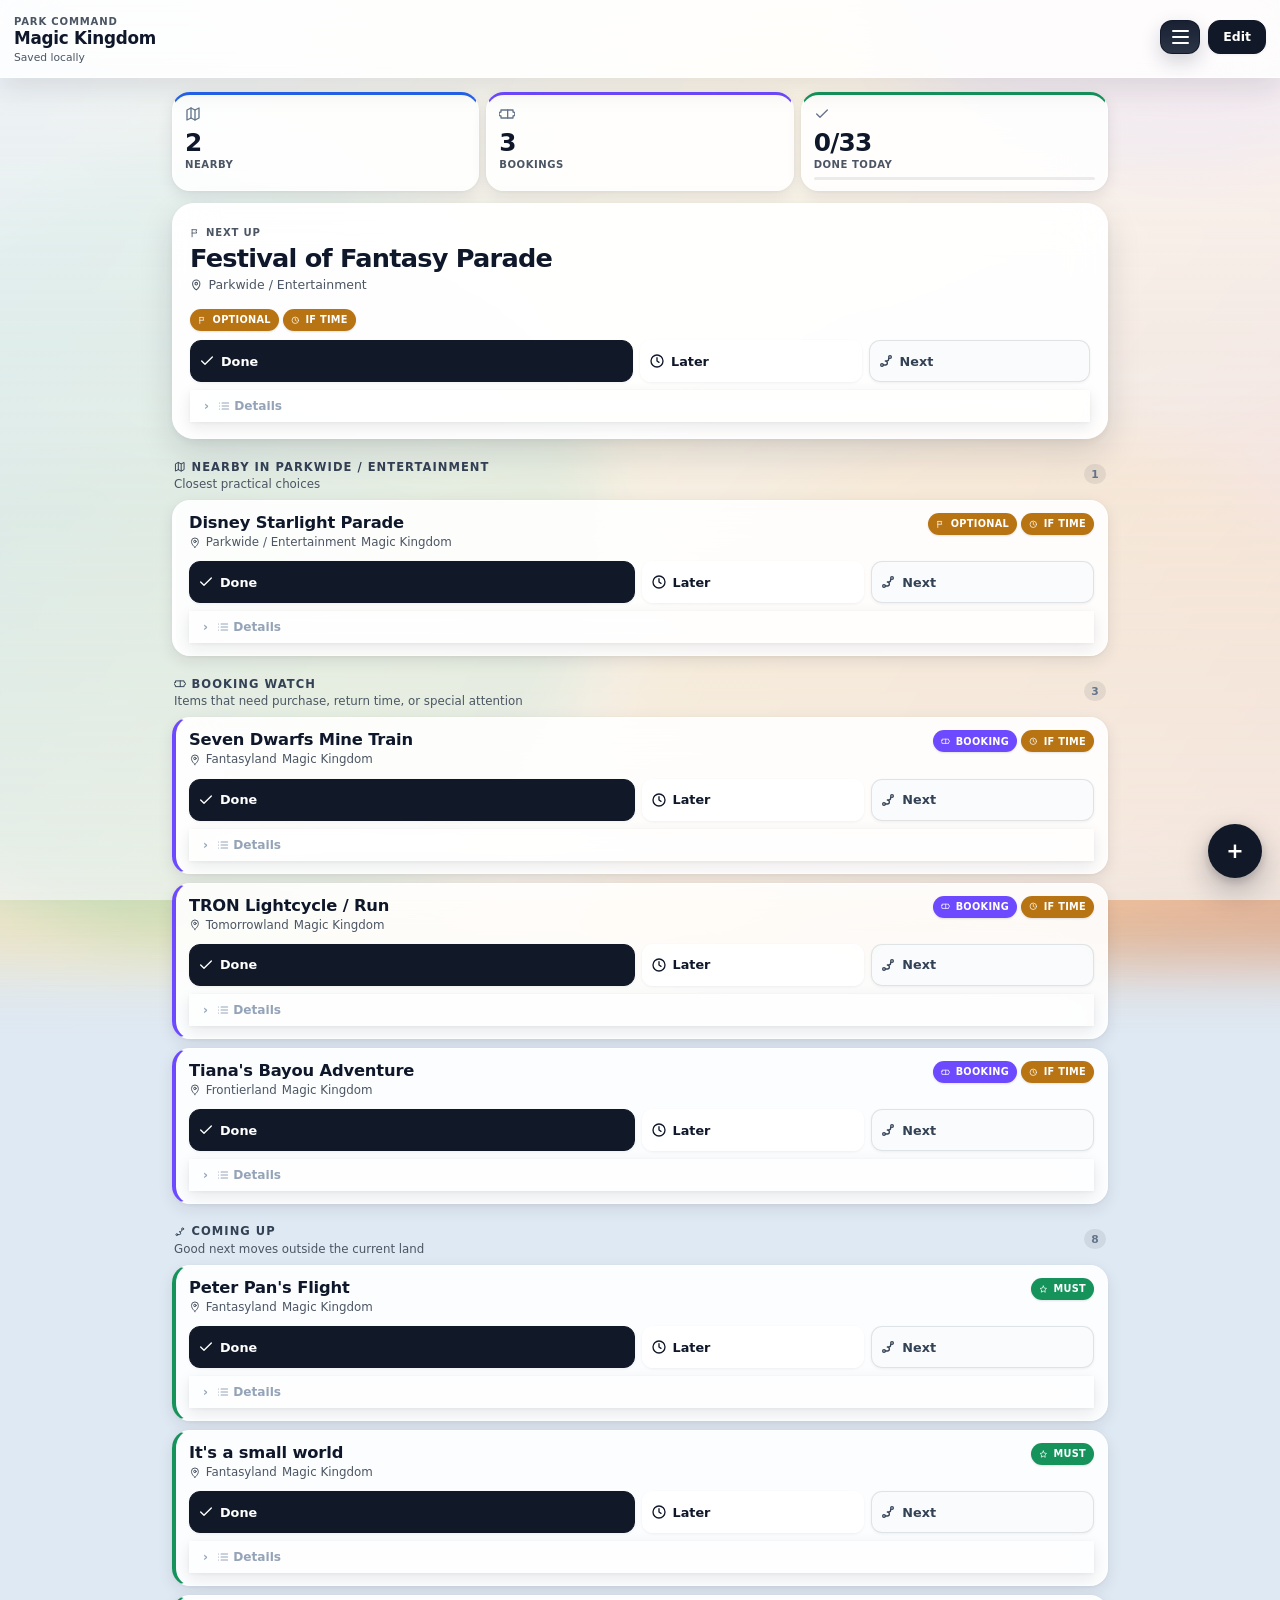
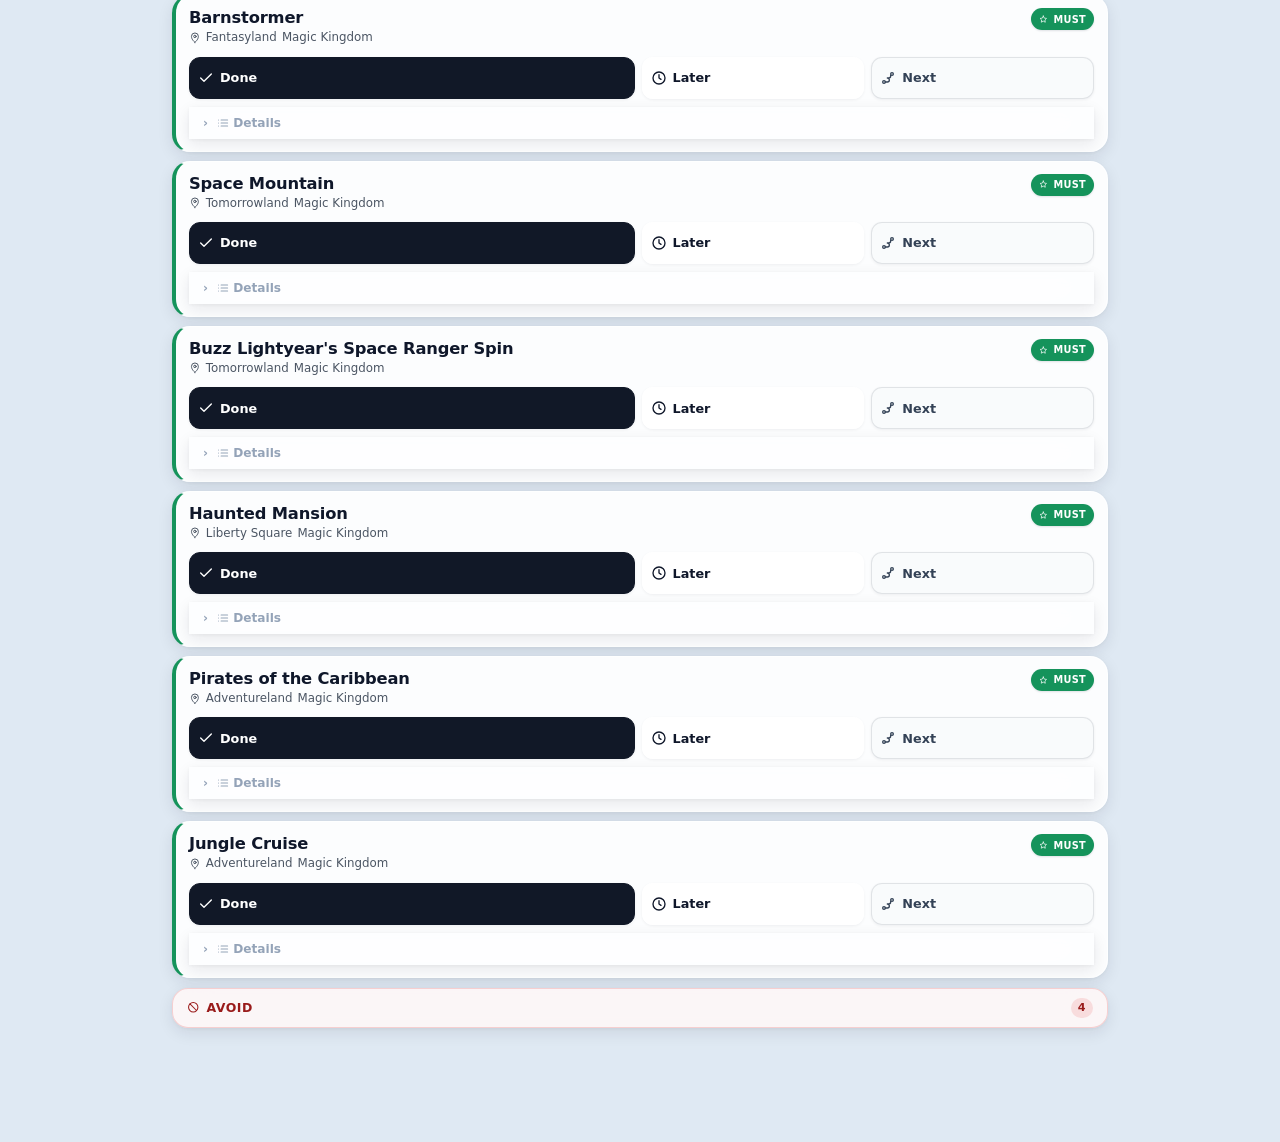
==== index.html @ 4a2edc16 "Add iPhone touch icon files" ====
<!DOCTYPE html>
<html lang="en">
<head>
<meta charset="UTF-8" />
<meta name="viewport" content="width=device-width, initial-scale=1" />
<title>Disney Portable Park List</title>
<meta name="apple-mobile-web-app-capable" content="yes" />
<meta name="apple-mobile-web-app-status-bar-style" content="black-translucent" />
<meta name="apple-mobile-web-app-title" content="Disney Park List" />
<meta name="theme-color" content="#0f172a" />
<link rel="manifest" href="site.webmanifest" />
<link rel="icon" type="image/png" sizes="192x192" href="assets/icon-192.png" />
<link rel="icon" type="image/png" sizes="512x512" href="assets/icon-512.png" />
<link rel="apple-touch-icon" sizes="180x180" href="apple-touch-icon.png" />
<link rel="apple-touch-icon-precomposed" sizes="180x180" href="apple-touch-icon.png" />
<link rel="stylesheet" href="styles.css" />
</head>
<body>
<header class="command-bar">
  <div class="top-line">
    <div>
      <p class="eyebrow">Park Command</p>
      <h1 id="currentParkTitle">Disney Portable Park List</h1>
      <p class="save-status" id="saveStatus">Saved locally</p>
    </div>
    <div class="top-actions">
      <button class="menu-button" id="menuButton" type="button" onclick="toggleTopMenu()" aria-expanded="false" aria-controls="topMenu" aria-label="Open navigation menu">
        <span></span><span></span><span></span>
      </button>
      <button class="icon-button" type="button" onclick="toggleEditPanel()" aria-label="Edit trip">Edit</button>
    </div>
  </div>
  <div class="top-menu" id="topMenu">
    <div class="tabs" id="tabs" aria-label="Day navigation"></div>
    <div class="location-row">
      <div id="currentLand" class="land-chips-row" role="group" aria-label="Current park area"></div>
    </div>
    <div class="views" id="views" aria-label="Mission views">
      <button class="view active" data-view="next">Next</button>
      <button class="view" data-view="nearby">Nearby</button>
      <button class="view" data-view="must">Must</button>
      <button class="view" data-view="booking">Bookings</button>
      <button class="view" data-view="later">Later</button>
      <button class="view" data-view="done">Done</button>
    </div>
  </div>
</header>

<main id="app" class="app-shell"></main>

<button class="floating-edit" type="button" onclick="toggleEditPanel()" aria-label="Open edit tools">+</button>

<aside class="edit-panel" id="editPanel" aria-hidden="true">
  <div class="edit-scrim" onclick="toggleEditPanel(false)"></div>
  <section class="edit-sheet" aria-label="Trip editing tools">
    <div class="sheet-header">
      <div>
        <p class="eyebrow">Planning Tools</p>
        <h2>Edit Trip</h2>
      </div>
      <button class="icon-button" type="button" onclick="toggleEditPanel(false)" aria-label="Close edit tools">Close</button>
    </div>

    <details open>
      <summary>Add attraction or stop</summary>
      <div class="form-grid">
        <label>Day Number<input id="newDay" type="number" min="1" value="4"></label>
        <label>Park<input id="newPark" placeholder="Example: Magic Kingdom"></label>
        <label>Land / Area<input id="newLand" placeholder="Example: Fantasyland"></label>
        <label>Attraction / Stop<input id="newName" placeholder="Example: Peter Pan's Flight"></label>
        <label>Priority Color
          <select id="newColor">
            <option>Green</option><option>Purple</option><option>Orange</option><option>Light Orange</option>
            <option>Yellow</option><option>Pink</option><option>Red</option><option>Uncertain</option>
          </select>
        </label>
        <label>Status
          <select id="newStatus">
            <option>Active</option><option>Skip</option><option>Uncertain</option>
          </select>
        </label>
        <label>Booking Required
          <select id="newBooking"><option value="false">No</option><option value="true">Yes</option></select>
        </label>
        <label>Display Order<input id="newOrder" type="number" min="1" value="1"></label>
        <textarea id="newNotes" placeholder="Notes, reminders, food stop, height requirement, etc."></textarea>
        <textarea id="newUncertainty" placeholder="Uncertainty flags, if any"></textarea>
        <div class="form-actions">
          <button type="button" onclick="addItem()">Add Item</button>
          <button type="button" onclick="addBlankDay()">Add Blank Day</button>
        </div>
      </div>
    </details>

    <details>
      <summary>Import and export</summary>
      <div class="tool-grid">
        <button type="button" onclick="saveToBrowser('Saved to this browser')">Save to Browser</button>
        <button type="button" onclick="exportData()">Export JSON</button>
        <button type="button" onclick="exportCsv()">Export CSV</button>
        <button type="button" onclick="document.getElementById('csvImport').click()">Import CSV</button>
        <input id="csvImport" type="file" accept=".csv,text/csv" onchange="importCsv(event)" hidden>
        <button type="button" onclick="resetCustom()" class="danger">Clear Added / Imported</button>
      </div>
      <p class="small" id="importStatus"></p>
    </details>
  </section>
</aside>

<script src="data.js"></script>
<script src="app.js"></script>
</body>
</html>
---- styles.css ----
/* ══════════════════════════════════════════════════════
   TOKENS — Light Mode
══════════════════════════════════════════════════════ */
:root {
  --bg:             #eaedf3;
  --surface:        #ffffff;
  --surface-tinted: #f6f8fb;
  --surface-strong: #f6f8fb;

  --ink:   #111827;
  --ink-2: #374151;
  --muted: #6b7280;
  --quiet: #9ca3af;

  --line:        rgba(17,24,39,.08);
  --line-strong: rgba(17,24,39,.14);

  --green:  #16a34a;
  --red:    #dc2626;
  --purple: #7c3aed;
  --amber:  #b45309;
  --blue:   #2563eb;
  --pink:   #be185d;

  --green-bg:  #f0fdf4;
  --purple-bg: #f5f3ff;
  --amber-bg:  #fffbeb;
  --red-bg:    #fef2f2;

  --shadow-sm: 0 1px 3px rgba(17,24,39,.07), 0 1px 2px rgba(17,24,39,.04);
  --shadow-md: 0 4px 14px rgba(17,24,39,.09), 0 2px 5px rgba(17,24,39,.05);
  --shadow-lg: 0 10px 30px rgba(17,24,39,.11), 0 4px 8px rgba(17,24,39,.06);
  --shadow:    var(--shadow-lg);

  --r-sm: 8px;
  --r-md: 12px;
  --r-lg: 16px;
  --r-xl: 20px;

  --ease-out:    cubic-bezier(0.16, 1, 0.3, 1);
  --ease-spring: cubic-bezier(0.34, 1.56, 0.64, 1);

  /* Semantic header background — overridden in dark mode */
  --bar-bg: rgba(234, 237, 243, .96);
}

/* ══════════════════════════════════════════════════════
   TOKENS — Dark Mode
══════════════════════════════════════════════════════ */
@media (prefers-color-scheme: dark) {
  :root {
    --bg:             #10121a;
    --surface:        #1a1d26;
    --surface-tinted: #1f2230;
    --surface-strong: #1f2230;

    --ink:   #f0f2f8;
    --ink-2: #c8d0de;
    --muted: #8892a4;
    --quiet: #58637a;

    --line:        rgba(255,255,255,.07);
    --line-strong: rgba(255,255,255,.13);

    --green:  #34d368;
    --red:    #f87171;
    --purple: #a78bfa;
    --amber:  #fbbf24;
    --blue:   #60a5fa;
    --pink:   #f472b6;

    --green-bg:  #071a10;
    --purple-bg: #14103a;
    --amber-bg:  #180e00;
    --red-bg:    #1a0808;

    --shadow-sm: 0 1px 4px rgba(0,0,0,.35), 0 1px 2px rgba(0,0,0,.25);
    --shadow-md: 0 4px 16px rgba(0,0,0,.45), 0 2px 5px rgba(0,0,0,.3);
    --shadow-lg: 0 10px 32px rgba(0,0,0,.55), 0 4px 10px rgba(0,0,0,.35);

    --bar-bg: rgba(14, 16, 22, .97);
  }
}

/* Collapsible top command menu */
.top-actions {
  display:flex;
  align-items:center;
  gap:8px;
  flex-shrink:0;
}

.menu-button {
  width:40px;
  height:34px;
  min-height:34px;
  padding:0;
  display:inline-flex;
  flex-direction:column;
  align-items:center;
  justify-content:center;
  gap:4px;
  border-radius:12px;
  background:#111827;
  border-color:#111827;
  color:#fff;
}

.menu-button span {
  width:17px;
  height:2px;
  border-radius:999px;
  background:currentColor;
  transition:transform .18s ease, opacity .18s ease;
}

.menu-button.open span:nth-child(1) {
  transform:translateY(6px) rotate(45deg);
}

.menu-button.open span:nth-child(2) {
  opacity:0;
}

.menu-button.open span:nth-child(3) {
  transform:translateY(-6px) rotate(-45deg);
}

.top-menu {
  max-height:0;
  opacity:0;
  overflow:hidden;
  transform:translateY(-4px);
  transition:max-height .24s ease, opacity .18s ease, transform .2s ease, padding-top .2s ease;
  padding-top:0;
}

.top-menu.open {
  max-height:220px;
  opacity:1;
  transform:translateY(0);
  padding-top:8px;
}

.top-menu.open::before {
  content:"";
  display:block;
  height:1px;
  margin:0 0 8px;
  background:rgba(148,163,184,.28);
}

.command-bar {
  padding-bottom:8px;
}

@media (prefers-color-scheme: dark) {
  .menu-button {
    background:#f8fafc;
    border-color:#f8fafc;
    color:#111827;
  }

  .top-menu.open::before {
    background:rgba(255,255,255,.13);
  }
}

/* ══════════════════════════════════════════════════════
   BASE
══════════════════════════════════════════════════════ */
*, *::before, *::after { box-sizing: border-box; }

html { scroll-behavior: smooth; }

body {
  margin: 0;
  min-height: 100dvh;
  font-family: system-ui, -apple-system, "Segoe UI", Roboto, Arial, sans-serif;
  background: var(--bg);
  color: var(--ink);
  -webkit-font-smoothing: antialiased;
  -webkit-tap-highlight-color: transparent;
  overscroll-behavior-y: none;
}

h1, h2, h3, p { margin-top: 0; }
button, input, select, textarea { font: inherit; }

/* ══════════════════════════════════════════════════════
   BUTTONS
══════════════════════════════════════════════════════ */
button {
  min-height: 44px;
  border: 1px solid var(--line-strong);
  background: var(--surface);
  color: var(--ink);
  border-radius: var(--r-md);
  padding: 10px 14px;
  font-weight: 700;
  font-size: .84rem;
  white-space: nowrap;
  cursor: pointer;
  touch-action: manipulation;
  -webkit-tap-highlight-color: transparent;
}

button:active {
  transform: scale(0.96);
  transition: transform .07s ease;
}

/* ══════════════════════════════════════════════════════
   COMMAND BAR
══════════════════════════════════════════════════════ */
.command-bar {
  position: sticky;
  top: 0;
  z-index: 20;
  padding: calc(10px + env(safe-area-inset-top, 0px)) 14px 6px;
  background: var(--bar-bg);
  border-bottom: 1px solid var(--line);
  backdrop-filter: blur(20px) saturate(1.5);
  -webkit-backdrop-filter: blur(20px) saturate(1.5);
}

.top-line {
  display: flex;
  align-items: center;
  justify-content: space-between;
  gap: 12px;
  margin-bottom: 7px;
}

.eyebrow {
  margin: 0 0 1px;
  color: var(--quiet);
  font-size: .63rem;
  font-weight: 700;
  letter-spacing: .08em;
  text-transform: uppercase;
}

h1 {
  margin: 0;
  font-size: 1.05rem;
  font-weight: 700;
  letter-spacing: -.015em;
  line-height: 1.18;
}

.save-status {
  margin: 2px 0 0;
  color: var(--quiet);
  font-size: .67rem;
  font-weight: 500;
}

/* On small/short screens, shed eyebrow + save status to compress header */
@media (max-height: 680px), (max-width: 375px) {
  .eyebrow    { display: none; }
  .save-status { display: none; }
  .top-line   { margin-bottom: 5px; }
}

h2 {
  margin: 0;
  font-size: 1.05rem;
  font-weight: 700;
  letter-spacing: -.01em;
}

h3 { margin: 0; font-size: .98rem; font-weight: 700; }

.icon-button {
  flex-shrink: 0;
  min-height: 34px;
  height: 34px;
  padding: 0 14px;
  border-radius: var(--r-md);
  border-color: transparent;
  background: var(--ink);
  color: var(--bg);
  font-size: .78rem;
  font-weight: 700;
  touch-action: manipulation;
}

/* ══════════════════════════════════════════════════════
   DAY TABS
══════════════════════════════════════════════════════ */
.tabs {
  display: flex;
  gap: 5px;
  overflow-x: auto;
  padding: 0 0 6px;
  scrollbar-width: none;
}
.tabs::-webkit-scrollbar { display: none; }

.tab {
  flex-shrink: 0;
  min-height: 32px;
  height: 32px;
  padding: 0 15px;
  border-radius: 999px;
  border-color: var(--line-strong);
  background: var(--surface);
  color: var(--muted);
  font-size: .78rem;
  font-weight: 700;
  touch-action: manipulation;
}

.tab.active {
  background: var(--ink);
  color: var(--bg);
  border-color: var(--ink);
}

/* ══════════════════════════════════════════════════════
   LAND CHIPS
══════════════════════════════════════════════════════ */
.location-row { padding: 3px 0 1px; }

.land-chips-row {
  display: flex;
  gap: 5px;
  overflow-x: auto;
  scrollbar-width: none;
  padding-bottom: 2px;
}
.land-chips-row::-webkit-scrollbar { display: none; }

.land-chip {
  flex-shrink: 0;
  min-height: 30px;
  height: 30px;
  padding: 0 13px;
  border-radius: 999px;
  border-color: var(--line-strong);
  background: var(--surface);
  color: var(--muted);
  font-size: .74rem;
  font-weight: 700;
  touch-action: manipulation;
}

.land-chip.active {
  background: #1d3a60;
  color: #fff;
  border-color: #1d3a60;
}

@media (prefers-color-scheme: dark) {
  .land-chip.active {
    background: #3b72d4;
    border-color: #3b72d4;
  }
}

/* ══════════════════════════════════════════════════════
   VIEW FILTERS
══════════════════════════════════════════════════════ */
.views {
  display: flex;
  gap: 2px;
  overflow-x: auto;
  padding: 5px 0 2px;
  scrollbar-width: none;
}
.views::-webkit-scrollbar { display: none; }

.view {
  flex-shrink: 0;
  min-height: 30px;
  height: 30px;
  padding: 0 12px;
  border-radius: 999px;
  border-color: transparent;
  background: transparent;
  color: var(--muted);
  font-size: .74rem;
  font-weight: 700;
  touch-action: manipulation;
}

.view.active {
  background: var(--ink);
  color: var(--bg);
  border-color: var(--ink);
}

/* ══════════════════════════════════════════════════════
   APP SHELL
══════════════════════════════════════════════════════ */
.app-shell {
  width: min(960px, 100%);
  margin: 0 auto;
  padding: 12px 12px calc(96px + env(safe-area-inset-bottom, 0px));
}

/* ══════════════════════════════════════════════════════
   STATUS STATS
══════════════════════════════════════════════════════ */
.status-grid {
  display: grid;
  grid-template-columns: repeat(3, minmax(0, 1fr));
  gap: 7px;
  margin-bottom: 12px;
}

.stat {
  padding: 10px 12px 9px;
  border: 1px solid var(--line);
  border-top: 3px solid transparent;
  border-radius: var(--r-lg);
  background: var(--surface);
  box-shadow: var(--shadow-sm);
}

/* Color-coded top stripe — instantly signals what each number means */
.status-grid .stat:nth-child(1) { border-top-color: var(--blue); }
.status-grid .stat:nth-child(2) { border-top-color: var(--purple); }
.status-grid .stat:nth-child(3) { border-top-color: var(--green); }

.stat strong {
  display: block;
  font-size: 1.55rem;
  line-height: 1;
  font-weight: 800;
  letter-spacing: -.03em;
}

.stat span {
  display: block;
  margin-top: 3px;
  color: var(--muted);
  font-size: .63rem;
  font-weight: 600;
  text-transform: uppercase;
  letter-spacing: .05em;
}

.stat-progress-bar {
  height: 3px;
  border-radius: 999px;
  background: var(--line);
  margin-top: 7px;
  overflow: hidden;
}

.stat-progress-fill {
  height: 100%;
  border-radius: 999px;
  background: var(--green);
  transition: width .6s var(--ease-out);
}

/* ══════════════════════════════════════════════════════
   MISSION CARD (Next Up hero)
══════════════════════════════════════════════════════ */
.mission-card {
  margin-bottom: 14px;
  padding: 15px 16px 16px;
  border: 1px solid var(--line);
  border-top: 3px solid #d1d5db;
  border-radius: var(--r-xl);
  background: var(--surface);
  box-shadow: var(--shadow-md);
}

@media (prefers-color-scheme: dark) {
  .mission-card { border-top-color: rgba(255,255,255,.15); }
}

.mission-card.mission-must {
  border-top-color: var(--green);
  background: linear-gradient(150deg, var(--green-bg) 0%, var(--surface) 60%);
}

.mission-card.mission-booking {
  border-top-color: var(--purple);
  background: linear-gradient(150deg, var(--purple-bg) 0%, var(--surface) 60%);
}

.mission-card.empty {
  box-shadow: none;
  border: 1px dashed var(--line-strong);
  background: var(--surface-tinted);
}

.mission-head {
  display: flex;
  align-items: flex-start;
  justify-content: space-between;
  gap: 12px;
}

.mission-name {
  margin: 3px 0 5px;
  font-size: clamp(1.3rem, 5.5vw, 1.6rem);
  line-height: 1.08;
  font-weight: 800;
  letter-spacing: -.03em;
}

.mission-meta {
  display: flex;
  flex-wrap: wrap;
  gap: 4px 8px;
  align-items: center;
  color: var(--muted);
  font-size: .78rem;
  font-weight: 500;
  margin-bottom: 10px;
}

/* ══════════════════════════════════════════════════════
   SECTIONS
══════════════════════════════════════════════════════ */
.section { margin: 16px 0; }

.section-head {
  display: flex;
  align-items: center;
  justify-content: space-between;
  gap: 8px;
  margin: 0 2px 7px;
}

.section-head > div { flex: 1; min-width: 0; }

.section-head h2 {
  font-size: .67rem;
  font-weight: 700;
  letter-spacing: .09em;
  text-transform: uppercase;
  color: var(--muted);
  margin: 0;
}

.section-head > div > p { display: none; }

.section-head > p {
  flex-shrink: 0;
  margin: 0;
  min-width: 22px;
  height: 20px;
  display: inline-flex;
  align-items: center;
  justify-content: center;
  background: var(--line);
  color: var(--muted);
  font-size: .67rem;
  font-weight: 700;
  border-radius: 999px;
  padding: 0 6px;
}

.cards { display: grid; gap: 6px; }

/* ══════════════════════════════════════════════════════
   ATTRACTION CARDS
══════════════════════════════════════════════════════ */
.card {
  border: 1px solid var(--line);
  border-left: 4px solid transparent;
  border-radius: var(--r-lg);
  background: var(--surface);
  padding: 10px 12px 11px;
  box-shadow: var(--shadow-sm);
  transition: opacity .2s ease, background .2s ease;
}

.card.must    { border-left-color: var(--green); }
.card.booking { border-left-color: var(--purple); }

.card.skip-now {
  border-left-color: var(--red);
  background: var(--red-bg);
  opacity: .65;
  box-shadow: none;
}

.card.done {
  opacity: .4;
  border-left-color: var(--line-strong);
  box-shadow: none;
}

.card.later {
  border: 1px dashed var(--line-strong);
  border-left: 4px dashed var(--line-strong);
  background: var(--surface-tinted);
  opacity: .7;
  box-shadow: none;
}

.card-main {
  display: flex;
  align-items: flex-start;
  justify-content: space-between;
  gap: 8px;
}

.card-text { flex: 1; min-width: 0; }
.card-main .badges { flex-shrink: 0; margin-top: 0; }

.name {
  margin: 0;
  font-size: 1rem;
  line-height: 1.22;
  font-weight: 700;
  letter-spacing: -.01em;
}

.card.done .name {
  text-decoration: line-through;
  color: var(--muted);
}

.land-line {
  margin: 2px 0 0;
  color: var(--muted);
  font-size: .74rem;
  font-weight: 500;
}

/* ══════════════════════════════════════════════════════
   BADGES
══════════════════════════════════════════════════════ */
.badges {
  display: flex;
  gap: 4px;
  flex-wrap: wrap;
  margin-top: 7px;
}

.card-main .badges { margin-top: 0; }

.badge {
  display: inline-flex;
  align-items: center;
  border-radius: 999px;
  padding: 2px 7px;
  font-size: .61rem;
  font-weight: 700;
  letter-spacing: .03em;
  text-transform: uppercase;
  color: #fff;
  line-height: 1.4;
}

.green  { background: var(--green); }
.red    { background: var(--red); }
.purple { background: var(--purple); }
.orange { background: var(--amber); }
.yellow { background: var(--amber); }
.pink   { background: var(--pink); }
.blue   { background: var(--blue); }
.gray   { background: #9ca3af; }

/* ══════════════════════════════════════════════════════
   QUICK ACTIONS
══════════════════════════════════════════════════════ */
.quick-actions {
  display: grid;
  gap: 6px;
  margin-top: 9px;
  grid-template-columns: 1fr 1fr;
}

/* Full mode: Done spans full width, rest pair up */
.quick-actions:not(.quick-actions--compact) .primary-action {
  grid-column: 1 / -1;
}

/* Compact (3-button) layout used in main nav view */
.quick-actions--compact {
  grid-template-columns: 2fr 1fr 1fr;
}

.quick-actions button {
  min-height: 38px;
  padding: 0 8px;
  border-radius: var(--r-sm);
  font-size: .8rem;
  font-weight: 700;
  touch-action: manipulation;
}

.primary-action {
  background: var(--ink);
  color: var(--bg);
  border-color: var(--ink);
}

.quiet-action {
  color: var(--muted);
  background: var(--surface-tinted);
  border-color: var(--line);
}

/* ══════════════════════════════════════════════════════
   DETAILS TOGGLE
══════════════════════════════════════════════════════ */
.details-toggle {
  margin-top: 8px;
  border: 0;
  background: transparent;
  padding: 0;
  border-radius: 0;
}

.details-toggle summary {
  min-height: 32px;
  display: flex;
  align-items: center;
  gap: 4px;
  color: var(--quiet);
  cursor: pointer;
  font-size: .76rem;
  font-weight: 600;
  user-select: none;
  list-style: none;
  touch-action: manipulation;
}

.details-toggle summary::-webkit-details-marker { display: none; }
.details-toggle summary::before {
  content: "›";
  display: inline-block;
  transition: transform .15s ease;
  width: 10px;
}
.details-toggle[open] summary::before { transform: rotate(90deg); }

.notes, .uncertain {
  color: var(--muted);
  font-size: .82rem;
  line-height: 1.45;
  margin: .3rem 0 0;
}

.tag-editor {
  display:grid;
  grid-template-columns:auto minmax(120px, 1fr);
  align-items:center;
  gap:8px;
  margin:6px 0 8px;
  color:var(--muted);
  font-size:.78rem;
  font-weight:700;
}

.tag-editor select {
  width:100%;
  min-height:34px;
  border:1px solid var(--line-strong);
  border-radius:999px;
  background:var(--surface);
  color:var(--ink);
  padding:0 10px;
  font-size:.82rem;
  font-weight:700;
}

.avoid-list {
  margin-top:10px;
  border:1px solid rgba(220,38,38,.18);
  background:rgba(254,242,242,.7);
}

.avoid-list summary {
  min-height:38px;
  display:flex;
  align-items:center;
  gap:7px;
  color:#991b1b;
  font-size:.78rem;
  font-weight:800;
  text-transform:uppercase;
  letter-spacing:.04em;
}

.avoid-list summary strong {
  margin-left:auto;
  min-width:22px;
  height:20px;
  display:inline-flex;
  align-items:center;
  justify-content:center;
  border-radius:999px;
  background:rgba(220,38,38,.12);
  color:#991b1b;
  font-size:.7rem;
}

.avoid-cards {
  display:grid;
  gap:6px;
  padding:0 10px 10px;
}

.avoid-card {
  display:flex;
  align-items:center;
  justify-content:space-between;
  gap:10px;
  padding:9px 10px;
  border:1px solid rgba(220,38,38,.12);
  border-radius:14px;
  background:rgba(255,255,255,.66);
}

.avoid-card .name {
  font-size:.92rem;
  color:#7f1d1d;
}

.avoid-card button {
  min-height:34px;
  padding:0 10px;
  border-radius:999px;
  font-size:.76rem;
}

.uncertain { color: #92400e; font-weight: 600; }

@media (prefers-color-scheme: dark) {
  .uncertain { color: #fbbf24; }
}

/* ══════════════════════════════════════════════════════
   EMPTY STATE
══════════════════════════════════════════════════════ */
.empty {
  padding: 20px 16px;
  border: 1px dashed var(--line-strong);
  border-radius: var(--r-xl);
  background: var(--surface);
  color: var(--muted);
  font-size: .86rem;
  font-weight: 500;
  text-align: center;
}

/* ══════════════════════════════════════════════════════
   FLOATING EDIT BUTTON
══════════════════════════════════════════════════════ */
.floating-edit {
  position: fixed;
  right: 18px;
  bottom: calc(22px + env(safe-area-inset-bottom, 0px));
  z-index: 18;
  width: 54px;
  height: 54px;
  border-radius: 50%;
  background: var(--ink);
  color: var(--bg);
  border: none;
  box-shadow: 0 4px 18px rgba(17,24,39,.38), 0 2px 6px rgba(17,24,39,.22);
  font-size: 1.3rem;
  display: flex;
  align-items: center;
  justify-content: center;
  padding: 0;
  touch-action: manipulation;
  -webkit-tap-highlight-color: transparent;
}

.floating-edit:active { transform: scale(0.9) !important; }

@media (prefers-color-scheme: dark) {
  .floating-edit {
    background: var(--ink);   /* --ink in dark = #f0f2f8 (near-white) */
    color: #111827;
    box-shadow: 0 4px 22px rgba(0,0,0,.65), 0 2px 8px rgba(0,0,0,.4);
  }
}

/* -----------------------------------------------------------------
   VISUAL POLISH OVERRIDES
   Refines button styling and softens the palette for the final UI.
------------------------------------------------------------------ */
:root {
  --bg: #eef2f7;
  --surface: rgba(255,255,255,.82);
  --surface-tinted: rgba(244,247,252,.9);
  --surface-strong: rgba(255,255,255,.95);
  --ink: #0f172a;
  --ink-2: #334155;
  --muted: #64748b;
  --quiet: #94a3b8;
  --line: rgba(15,23,42,.08);
  --line-strong: rgba(15,23,42,.14);
  --green: #15935b;
  --red: #c53b3b;
  --purple: #6d4aff;
  --amber: #b87412;
  --blue: #2563eb;
  --pink: #b94672;
  --green-bg: #effaf4;
  --purple-bg: #f5f2ff;
  --amber-bg: #fff8ea;
  --red-bg: #fef3f3;
  --bar-bg: rgba(239, 242, 247, .92);
  --shadow-sm: 0 1px 2px rgba(15,23,42,.05), 0 1px 1px rgba(15,23,42,.03);
  --shadow-md: 0 8px 22px rgba(15,23,42,.09), 0 2px 6px rgba(15,23,42,.05);
  --shadow-lg: 0 16px 38px rgba(15,23,42,.12), 0 4px 12px rgba(15,23,42,.06);
}

body {
  background:
    radial-gradient(circle at top left, rgba(37,99,235,.10), transparent 32%),
    radial-gradient(circle at top right, rgba(109,74,255,.08), transparent 28%),
    linear-gradient(180deg, rgba(238,242,247,.72), rgba(238,242,247,.86)),
    var(--bg);
}

button,
.icon-button,
.tab,
.land-chip,
.view,
.floating-edit,
.menu-button,
.primary-action,
.quiet-action {
  transition:
    transform .18s var(--ease-out),
    box-shadow .18s var(--ease-out),
    background-color .18s var(--ease-out),
    border-color .18s var(--ease-out),
    color .18s var(--ease-out),
    opacity .18s var(--ease-out);
}

button {
  box-shadow: var(--shadow-sm);
  background: rgba(255,255,255,.78);
  backdrop-filter: blur(18px);
  -webkit-backdrop-filter: blur(18px);
}

button:hover,
button:focus-visible {
  transform: translateY(-1px);
  box-shadow: var(--shadow-md);
}

button:focus-visible {
  outline: 2px solid rgba(37,99,235,.42);
  outline-offset: 2px;
}

.menu-button {
  background: linear-gradient(180deg, rgba(15,23,42,.96), rgba(30,41,59,.94));
  border-color: rgba(15,23,42,.88);
  box-shadow: 0 8px 20px rgba(15,23,42,.18);
}

.menu-button:hover,
.menu-button:focus-visible {
  box-shadow: 0 10px 22px rgba(15,23,42,.22);
}

.icon-button {
  background: linear-gradient(180deg, rgba(15,23,42,.95), rgba(30,41,59,.90));
  color: #fff;
  border: 1px solid rgba(15,23,42,.75);
}

.tab,
.land-chip,
.view {
  border: 1px solid rgba(15,23,42,.10);
  background: rgba(255,255,255,.72);
  color: var(--ink-2);
  box-shadow: none;
}

.tab.active,
.view.active {
  background: linear-gradient(180deg, #0f172a, #1e293b);
  color: #fff;
  border-color: rgba(15,23,42,.92);
  box-shadow: 0 6px 16px rgba(15,23,42,.16);
}

.land-chip.active {
  background: linear-gradient(180deg, #2455a8, #1e3f74);
  color: #fff;
  border-color: rgba(30,63,116,.96);
  box-shadow: 0 6px 16px rgba(30,63,116,.18);
}

.primary-action {
  background: linear-gradient(180deg, #0f172a, #1e293b);
  color: #fff;
  border-color: rgba(15,23,42,.95);
}

.primary-action:hover,
.primary-action:focus-visible,
.tab.active:hover,
.view.active:hover,
.land-chip.active:hover {
  transform: translateY(-1px);
}

.quiet-action {
  background: rgba(255,255,255,.76);
  color: var(--ink-2);
  border-color: rgba(15,23,42,.10);
}

.quick-actions button {
  border-radius: 14px;
}

.badge {
  box-shadow: 0 1px 1px rgba(15,23,42,.08);
}

.card,
.mission-card,
.stat,
.avoid-list,
.avoid-card,
.edit-sheet,
.tool-grid button,
select,
input[type="text"],
input[type="number"],
textarea,
.tag-editor select {
  backdrop-filter: blur(18px);
  -webkit-backdrop-filter: blur(18px);
}

.card {
  background: rgba(255,255,255,.78);
}

.mission-card {
  background: rgba(255,255,255,.8);
}

.stat {
  background: rgba(255,255,255,.78);
}

.avoid-list {
  background: rgba(255,247,247,.88);
}

.avoid-card {
  background: rgba(255,255,255,.76);
}

.floating-edit {
  background: linear-gradient(180deg, #0f172a, #1e293b);
}

@media (prefers-color-scheme: dark) {
  :root {
    --bg: #0b1020;
    --surface: rgba(15,23,42,.78);
    --surface-tinted: rgba(15,23,42,.88);
    --surface-strong: rgba(15,23,42,.95);
    --ink: #f8fafc;
    --ink-2: #dbe4f0;
    --muted: #a3b0c4;
    --quiet: #748197;
    --line: rgba(255,255,255,.09);
    --line-strong: rgba(255,255,255,.15);
    --bar-bg: rgba(8,12,22,.92);
    --green: #4ade80;
    --red: #fb7185;
    --purple: #a78bfa;
    --amber: #fbbf24;
    --blue: #60a5fa;
    --pink: #f472b6;
    --green-bg: rgba(20,83,45,.25);
    --purple-bg: rgba(76,29,149,.22);
    --amber-bg: rgba(120,53,15,.20);
    --red-bg: rgba(127,29,29,.22);
  }

  body {
    background:
      radial-gradient(circle at top left, rgba(37,99,235,.16), transparent 30%),
      radial-gradient(circle at top right, rgba(168,139,250,.12), transparent 26%),
      linear-gradient(180deg, rgba(11,16,32,.74), rgba(11,16,32,.9)),
      var(--bg);
  }

  button,
  .tab,
  .land-chip,
  .view,
  .card,
  .mission-card,
  .stat,
  .avoid-list,
  .avoid-card,
  select,
  input[type="text"],
  input[type="number"],
  textarea,
  .tag-editor select {
    background: rgba(15,23,42,.76);
    color: var(--ink);
    border-color: rgba(255,255,255,.10);
  }

  .tab.active,
  .view.active,
  .land-chip.active,
  .primary-action,
  .icon-button,
  .menu-button,
  .floating-edit {
    background: linear-gradient(180deg, #e2e8f0, #cbd5e1);
    color: #0f172a;
    border-color: rgba(226,232,240,.9);
  }
}

@media (hover: none) {
  button:hover,
  .tab:hover,
  .view:hover,
  .land-chip:hover,
  .icon-button:hover,
  .menu-button:hover,
  .floating-edit:hover {
    transform: none;
    box-shadow: inherit;
  }
}

/* ══════════════════════════════════════════════════════
   EDIT PANEL (bottom sheet)
══════════════════════════════════════════════════════ */
.edit-panel {
  position: fixed;
  inset: 0;
  z-index: 40;
  pointer-events: none;
  opacity: 0;
  transition: opacity .2s ease;
}

.edit-panel.open { pointer-events: auto; opacity: 1; }

.edit-scrim {
  position: absolute;
  inset: 0;
  background: rgba(10,12,18,.48);
  backdrop-filter: blur(5px);
  -webkit-backdrop-filter: blur(5px);
}

@media (prefers-color-scheme: dark) {
  .edit-scrim { background: rgba(0,0,0,.68); }
}

.edit-sheet {
  position: absolute;
  right: 0;
  bottom: 0;
  left: 0;
  max-height: 90vh;
  overflow-y: auto;
  overscroll-behavior: contain;
  /* 8px top so drag handle sits flush at edge */
  padding: 8px 16px calc(28px + env(safe-area-inset-bottom, 0px));
  border-radius: 24px 24px 0 0;
  background: var(--surface);
  box-shadow: 0 -20px 60px rgba(10,12,18,.18);
  transform: translateY(24px);
  transition: transform .28s var(--ease-out);
}

@media (prefers-color-scheme: dark) {
  .edit-sheet { box-shadow: 0 -20px 60px rgba(0,0,0,.55); }
}

.edit-panel.open .edit-sheet { transform: translateY(0); }

/* Drag handle pill */
.edit-sheet::before {
  content: "";
  display: block;
  width: 36px;
  height: 4px;
  border-radius: 2px;
  background: var(--line-strong);
  margin: 0 auto 14px;
}

.sheet-header {
  display: flex;
  align-items: flex-start;
  justify-content: space-between;
  gap: 12px;
  padding-bottom: 8px;
}

/* ══════════════════════════════════════════════════════
   EDIT FORMS
══════════════════════════════════════════════════════ */
details {
  margin-top: 10px;
  border: 1px solid var(--line);
  border-radius: var(--r-lg);
  background: var(--surface-tinted);
  overflow: hidden;
}

summary {
  min-height: 48px;
  display: flex;
  align-items: center;
  padding: 0 14px;
  cursor: pointer;
  font-weight: 700;
  font-size: .88rem;
  user-select: none;
  list-style: none;
  touch-action: manipulation;
}
summary::-webkit-details-marker { display: none; }

.form-grid {
  display: grid;
  grid-template-columns: repeat(2, minmax(0, 1fr));
  gap: 10px;
  padding: 4px 12px 14px;
}

.form-grid label {
  display: block;
  color: var(--muted);
  font-size: .72rem;
  font-weight: 700;
  text-transform: uppercase;
  letter-spacing: .04em;
}

.form-grid input,
.form-grid select,
.form-grid textarea {
  display: block;
  width: 100%;
  min-height: 44px;
  margin-top: 4px;
  border: 1px solid var(--line-strong);
  border-radius: var(--r-md);
  padding: 10px 12px;
  background: var(--surface);
  color: var(--ink);
  /* 16px = exactly 1rem. Prevents iOS from zooming the viewport on focus. */
  font-size: 1rem;
}

.form-grid textarea {
  min-height: 72px;
  grid-column: 1 / -1;
  resize: vertical;
}

.form-actions,
.tool-grid {
  display: grid;
  grid-template-columns: repeat(2, minmax(0, 1fr));
  gap: 8px;
  padding: 0 12px 14px;
}

.form-actions { grid-column: 1 / -1; padding: 0; }

.danger { color: #b91c1c; border-color: #fca5a5; }

@media (prefers-color-scheme: dark) {
  .danger { color: #f87171; border-color: rgba(248,113,113,.3); }
}

.small {
  margin: 6px 12px 10px;
  color: var(--muted);
  font-size: .76rem;
  line-height: 1.45;
}

/* ══════════════════════════════════════════════════════
   RESPONSIVE — Tablet / Desktop (≥720px)
══════════════════════════════════════════════════════ */
@media (min-width: 720px) {
  .edit-sheet {
    top: 0;
    left: auto;
    width: 440px;
    max-height: none;
    border-radius: 24px 0 0 24px;
    transform: translateX(24px);
    /* Re-apply bottom padding without safe area on desktop */
    padding-bottom: 36px;
  }
  .edit-panel.open .edit-sheet { transform: translateX(0); }
  /* No drag handle on desktop side-drawer */
  .edit-sheet::before { display: none; }

  .app-shell { padding-top: 16px; }
  .section-head > div > p {
    display: block;
    font-size: .74rem;
    color: var(--quiet);
    margin: 1px 0 0;
  }
}

/* ══════════════════════════════════════════════════════
   RESPONSIVE — Small Mobile (≤430px)
══════════════════════════════════════════════════════ */
@media (max-width: 430px) {
  .command-bar { padding-left: 12px; padding-right: 12px; }
  .app-shell   { padding-left: 10px; padding-right: 10px; }
  .form-grid   { grid-template-columns: 1fr; }
  .form-grid textarea, .form-actions { grid-column: auto; }
}

/* ══════════════════════════════════════════════════════
   RESPONSIVE — Landscape Phone
   Safe areas shift to sides; compress header verticals.
══════════════════════════════════════════════════════ */
@media (orientation: landscape) and (max-height: 500px) {
  .command-bar {
    padding-top:    max(8px,  env(safe-area-inset-top,    0px));
    padding-left:   max(14px, env(safe-area-inset-left,   0px));
    padding-right:  max(14px, env(safe-area-inset-right,  0px));
  }
  .app-shell {
    padding-left:   max(10px, env(safe-area-inset-left,  0px));
    padding-right:  max(10px, env(safe-area-inset-right, 0px));
  }
  .eyebrow, .save-status { display: none; }
  .top-line { margin-bottom: 4px; }
}

/* Glass park backdrop layer. Kept embedded so the app stays offline. */
body {
  background:#dfe9f3;
}

body::before {
  content:"";
  position:fixed;
  inset:-28px;
  z-index:-2;
  background-image:
    linear-gradient(135deg, rgba(255,255,255,.2), rgba(255,255,255,0)),
    url("data:image/svg+xml,%3Csvg xmlns='http://www.w3.org/2000/svg' viewBox='0 0 1200 1800'%3E%3Cdefs%3E%3ClinearGradient id='sky' x1='0' x2='1' y1='0' y2='1'%3E%3Cstop offset='0' stop-color='%238fc5ff'/%3E%3Cstop offset='.46' stop-color='%23ffe4a8'/%3E%3Cstop offset='1' stop-color='%23f2a0b8'/%3E%3C/linearGradient%3E%3C/defs%3E%3Crect width='1200' height='1800' fill='url(%23sky)'/%3E%3Ccircle cx='170' cy='230' r='250' fill='%23ffffff' opacity='.32'/%3E%3Ccircle cx='1030' cy='390' r='280' fill='%237b61ff' opacity='.28'/%3E%3Ccircle cx='240' cy='980' r='330' fill='%2300a878' opacity='.24'/%3E%3Ccircle cx='920' cy='1240' r='360' fill='%23ffbf47' opacity='.32'/%3E%3Cpath d='M0 690 C250 590 420 760 650 660 C860 570 1010 650 1200 560 L1200 850 C960 940 790 790 570 890 C340 990 200 840 0 940 Z' fill='%23ffffff' opacity='.22'/%3E%3Cpath d='M-40 1380 C200 1240 420 1450 650 1330 C870 1210 1000 1340 1240 1190 L1240 1800 L-40 1800 Z' fill='%23111827' opacity='.12'/%3E%3C/svg%3E");
  background-size:cover;
  background-position:center;
  filter:blur(20px) saturate(1.08);
  transform:scale(1.04);
}

body::after {
  content:"";
  position:fixed;
  inset:0;
  z-index:-1;
  background:rgba(244,246,248,.45);
}

.command-bar {
  background:rgba(255,255,255,.62);
  border-bottom-color:rgba(255,255,255,.58);
  box-shadow:0 10px 30px rgba(17,24,39,.08);
  backdrop-filter:blur(22px) saturate(1.25);
  -webkit-backdrop-filter:blur(22px) saturate(1.25);
}

.stat,
.mission-card,
.card,
details {
  background:rgba(255,255,255,.78);
  border-color:rgba(255,255,255,.58);
  backdrop-filter:blur(18px) saturate(1.18);
  -webkit-backdrop-filter:blur(18px) saturate(1.18);
}

.mission-card.mission-must {
  background:linear-gradient(150deg, rgba(240,253,244,.82) 0%, rgba(255,255,255,.74) 60%);
}

.mission-card.mission-booking {
  background:linear-gradient(150deg, rgba(245,243,255,.84) 0%, rgba(255,255,255,.74) 60%);
}

.card.later {
  background:rgba(249,251,253,.7);
}

.card.skip-now {
  background:rgba(255,245,245,.78);
}

.edit-sheet {
  background:rgba(255,255,255,.84);
  backdrop-filter:blur(24px) saturate(1.2);
  -webkit-backdrop-filter:blur(24px) saturate(1.2);
}

@media (prefers-color-scheme: dark) {
  body::after { background:rgba(15,23,42,.54); }

  .command-bar,
  .stat,
  .mission-card,
  .card,
  details,
  .edit-sheet {
    background:rgba(15,23,42,.7);
    border-color:rgba(255,255,255,.12);
  }

  .mission-card.mission-must {
    background:linear-gradient(150deg, rgba(20,83,45,.55) 0%, rgba(15,23,42,.7) 62%);
  }

  .mission-card.mission-booking {
    background:linear-gradient(150deg, rgba(76,29,149,.55) 0%, rgba(15,23,42,.7) 62%);
  }
}

/* Icons and motion */
.icon {
  width:1em;
  height:1em;
  flex:0 0 auto;
  display:inline-block;
  stroke:currentColor;
  stroke-width:2;
  stroke-linecap:round;
  stroke-linejoin:round;
  fill:none;
}

button,
.badge,
.eyebrow,
.land-line,
.mission-meta span,
.section-head h2 {
  display:inline-flex;
  align-items:center;
  gap:6px;
}

.stat .icon {
  color:var(--muted);
  margin-bottom:5px;
}

.badge .icon {
  width:.88em;
  height:.88em;
}

.tab .icon,
.view .icon,
.land-chip .icon,
.quick-actions .icon {
  width:1rem;
  height:1rem;
}

.card,
.mission-card,
.stat {
  animation:soft-enter .18s ease-out both;
}

button,
.tab,
.view,
.land-chip,
.card,
.mission-card,
.floating-edit {
  transition:
    transform .16s ease,
    background-color .16s ease,
    border-color .16s ease,
    box-shadow .16s ease,
    opacity .16s ease;
}

button:active,
.tab:active,
.view:active,
.land-chip:active {
  transform:scale(.97);
}

.card:hover,
.mission-card:hover {
  transform:translateY(-1px);
}

.stat-progress-fill {
  transition:width .28s ease;
}

@keyframes soft-enter {
  from { opacity:0; transform:translateY(4px); }
  to { opacity:1; transform:translateY(0); }
}

@media (prefers-reduced-motion: reduce) {
  *,
  *::before,
  *::after {
    animation-duration:.01ms !important;
    animation-iteration-count:1 !important;
    scroll-behavior:auto !important;
    transition-duration:.01ms !important;
  }
}

/* Visual polish pass: stronger glass, calmer backdrop, cleaner hierarchy. */
:root {
  --glass: rgba(255,255,255,.88);
  --glass-strong: rgba(255,255,255,.94);
  --glass-soft: rgba(255,255,255,.78);
  --glass-border: rgba(255,255,255,.72);
  --glass-shadow: 0 14px 34px rgba(17,24,39,.13), 0 3px 10px rgba(17,24,39,.06);
  --glass-shadow-sm: 0 5px 16px rgba(17,24,39,.09), 0 1px 4px rgba(17,24,39,.05);
}

body::before {
  opacity:.82;
  filter:blur(28px) saturate(1.04);
  transform:scale(1.08);
}

body::after {
  background:
    linear-gradient(180deg, rgba(255,255,255,.68) 0%, rgba(244,246,248,.58) 38%, rgba(244,246,248,.72) 100%);
}

.command-bar {
  background:rgba(255,255,255,.84);
  border-bottom-color:rgba(255,255,255,.75);
  box-shadow:0 10px 28px rgba(17,24,39,.1);
  backdrop-filter:blur(26px) saturate(1.22);
  -webkit-backdrop-filter:blur(26px) saturate(1.22);
}

h1,
.mission-name,
.name {
  color:#0f172a;
}

.eyebrow,
.save-status,
.land-line,
.mission-meta,
.section-head h2,
.section-head > div > p,
.stat span,
.small {
  color:#4b5563;
}

.app-shell {
  padding-top:14px;
}

.stat,
.mission-card,
.card,
details,
.edit-sheet {
  background:var(--glass);
  border-color:var(--glass-border);
  box-shadow:var(--glass-shadow-sm);
  backdrop-filter:blur(22px) saturate(1.18);
  -webkit-backdrop-filter:blur(22px) saturate(1.18);
}

.mission-card {
  background:var(--glass-strong);
  border-radius:22px;
  box-shadow:var(--glass-shadow);
  padding:17px 17px 16px;
}

.mission-card.mission-must {
  background:linear-gradient(150deg, rgba(240,253,244,.94) 0%, rgba(255,255,255,.9) 62%);
}

.mission-card.mission-booking {
  background:linear-gradient(150deg, rgba(245,243,255,.95) 0%, rgba(255,255,255,.9) 62%);
}

.stat {
  min-height:82px;
  border-radius:18px;
  padding:11px 12px 10px;
}

.stat strong {
  color:#0f172a;
}

.section {
  margin:18px 0;
}

.section-head {
  margin-bottom:9px;
}

.section-head h2 {
  font-size:.72rem;
  color:#334155;
}

.cards {
  gap:9px;
}

.card {
  background:rgba(255,255,255,.9);
  border-radius:18px;
  padding:12px 13px;
  box-shadow:var(--glass-shadow-sm);
}

.card.done,
.card.later,
.card.skip-now {
  box-shadow:none;
}

.card.done {
  opacity:.56;
  background:rgba(255,255,255,.62);
}

.card.later {
  opacity:.82;
  background:rgba(248,250,252,.78);
}

.card.skip-now {
  opacity:.78;
  background:rgba(254,242,242,.86);
}

.name {
  font-size:1.02rem;
  letter-spacing:-.01em;
}

.land-line {
  gap:5px;
  line-height:1.25;
}

.badge {
  min-height:22px;
  padding:3px 8px;
  box-shadow:0 1px 2px rgba(17,24,39,.12);
}

button,
.tab,
.view,
.land-chip {
  background:rgba(255,255,255,.76);
  border-color:rgba(255,255,255,.72);
  box-shadow:0 1px 3px rgba(17,24,39,.06);
}

.tab.active,
.view.active,
.primary-action,
.icon-button,
.floating-edit {
  background:#111827;
  color:#fff;
  border-color:#111827;
}

.land-chip.active {
  background:#1d4e89;
  border-color:#1d4e89;
  color:#fff;
}

.quick-actions {
  gap:7px;
}

.quick-actions button {
  min-height:42px;
  border-radius:11px;
}

.quiet-action {
  background:rgba(248,250,252,.82);
}

.edit-sheet {
  background:rgba(255,255,255,.92);
  border:1px solid rgba(255,255,255,.72);
}

details {
  background:rgba(255,255,255,.74);
}

summary {
  color:#1f2937;
}

.form-grid input,
.form-grid select,
.form-grid textarea {
  background:rgba(255,255,255,.94);
  border-color:rgba(148,163,184,.38);
  box-shadow:inset 0 1px 1px rgba(17,24,39,.03);
}

.form-grid input:focus,
.form-grid select:focus,
.form-grid textarea:focus,
.tag-editor select:focus {
  outline:2px solid rgba(37,99,235,.28);
  border-color:rgba(37,99,235,.55);
}

.floating-edit {
  box-shadow:0 12px 30px rgba(17,24,39,.28), 0 3px 10px rgba(17,24,39,.18);
}

.card:hover,
.mission-card:hover {
  transform:none;
}

@media (hover:hover) and (pointer:fine) {
  .card:hover,
  .mission-card:hover {
    transform:translateY(-1px);
  }
}

@media (max-width:430px) {
  .command-bar {
    padding-left:10px;
    padding-right:10px;
  }

  .app-shell {
    padding-left:10px;
    padding-right:10px;
  }

  .mission-card {
    padding:16px 15px;
  }

  .stat {
    padding-left:10px;
    padding-right:10px;
  }
}

@media (prefers-color-scheme: dark) {
  :root {
    --glass: rgba(15,23,42,.78);
    --glass-strong: rgba(15,23,42,.86);
    --glass-soft: rgba(15,23,42,.68);
    --glass-border: rgba(255,255,255,.14);
    --glass-shadow: 0 16px 40px rgba(0,0,0,.5), 0 3px 10px rgba(0,0,0,.26);
    --glass-shadow-sm: 0 7px 18px rgba(0,0,0,.36), 0 1px 5px rgba(0,0,0,.24);
  }

  body::after {
    background:
      linear-gradient(180deg, rgba(15,23,42,.68) 0%, rgba(15,23,42,.58) 38%, rgba(15,23,42,.76) 100%);
  }

  .command-bar,
  .stat,
  .mission-card,
  .card,
  details,
  .edit-sheet {
    background:var(--glass);
    border-color:var(--glass-border);
  }

  h1,
  .mission-name,
  .name,
  .stat strong,
  summary {
    color:#f8fafc;
  }

  .eyebrow,
  .save-status,
  .land-line,
  .mission-meta,
  .section-head h2,
  .section-head > div > p,
  .stat span,
  .small {
    color:#cbd5e1;
  }

  .mission-card {
    background:var(--glass-strong);
  }

  .mission-card.mission-must {
    background:linear-gradient(150deg, rgba(20,83,45,.66) 0%, rgba(15,23,42,.86) 62%);
  }

  .mission-card.mission-booking {
    background:linear-gradient(150deg, rgba(76,29,149,.68) 0%, rgba(15,23,42,.86) 62%);
  }

  .card {
    background:rgba(15,23,42,.78);
  }

  .card.later {
    background:rgba(30,41,59,.62);
  }

  .card.skip-now {
    background:rgba(69,10,10,.58);
  }

  .avoid-list {
    background:rgba(69,10,10,.42);
    border-color:rgba(248,113,113,.2);
  }

  .avoid-list summary,
  .avoid-list summary strong,
  .avoid-card .name {
    color:#fecaca;
  }

  .avoid-card {
    background:rgba(30,41,59,.54);
    border-color:rgba(248,113,113,.14);
  }

  button,
  .tab,
  .view,
  .land-chip,
  .form-grid input,
  .form-grid select,
  .form-grid textarea,
  .tag-editor select {
    background:rgba(30,41,59,.72);
    border-color:rgba(255,255,255,.13);
    color:#f8fafc;
  }

  .tab.active,
  .view.active,
  .primary-action,
  .icon-button,
  .floating-edit {
    background:#f8fafc;
    color:#111827;
    border-color:#f8fafc;
  }

  .land-chip.active {
    background:#60a5fa;
    border-color:#60a5fa;
    color:#08111f;
  }

  .quiet-action {
    background:rgba(30,41,59,.68);
    color:#cbd5e1;
  }
}
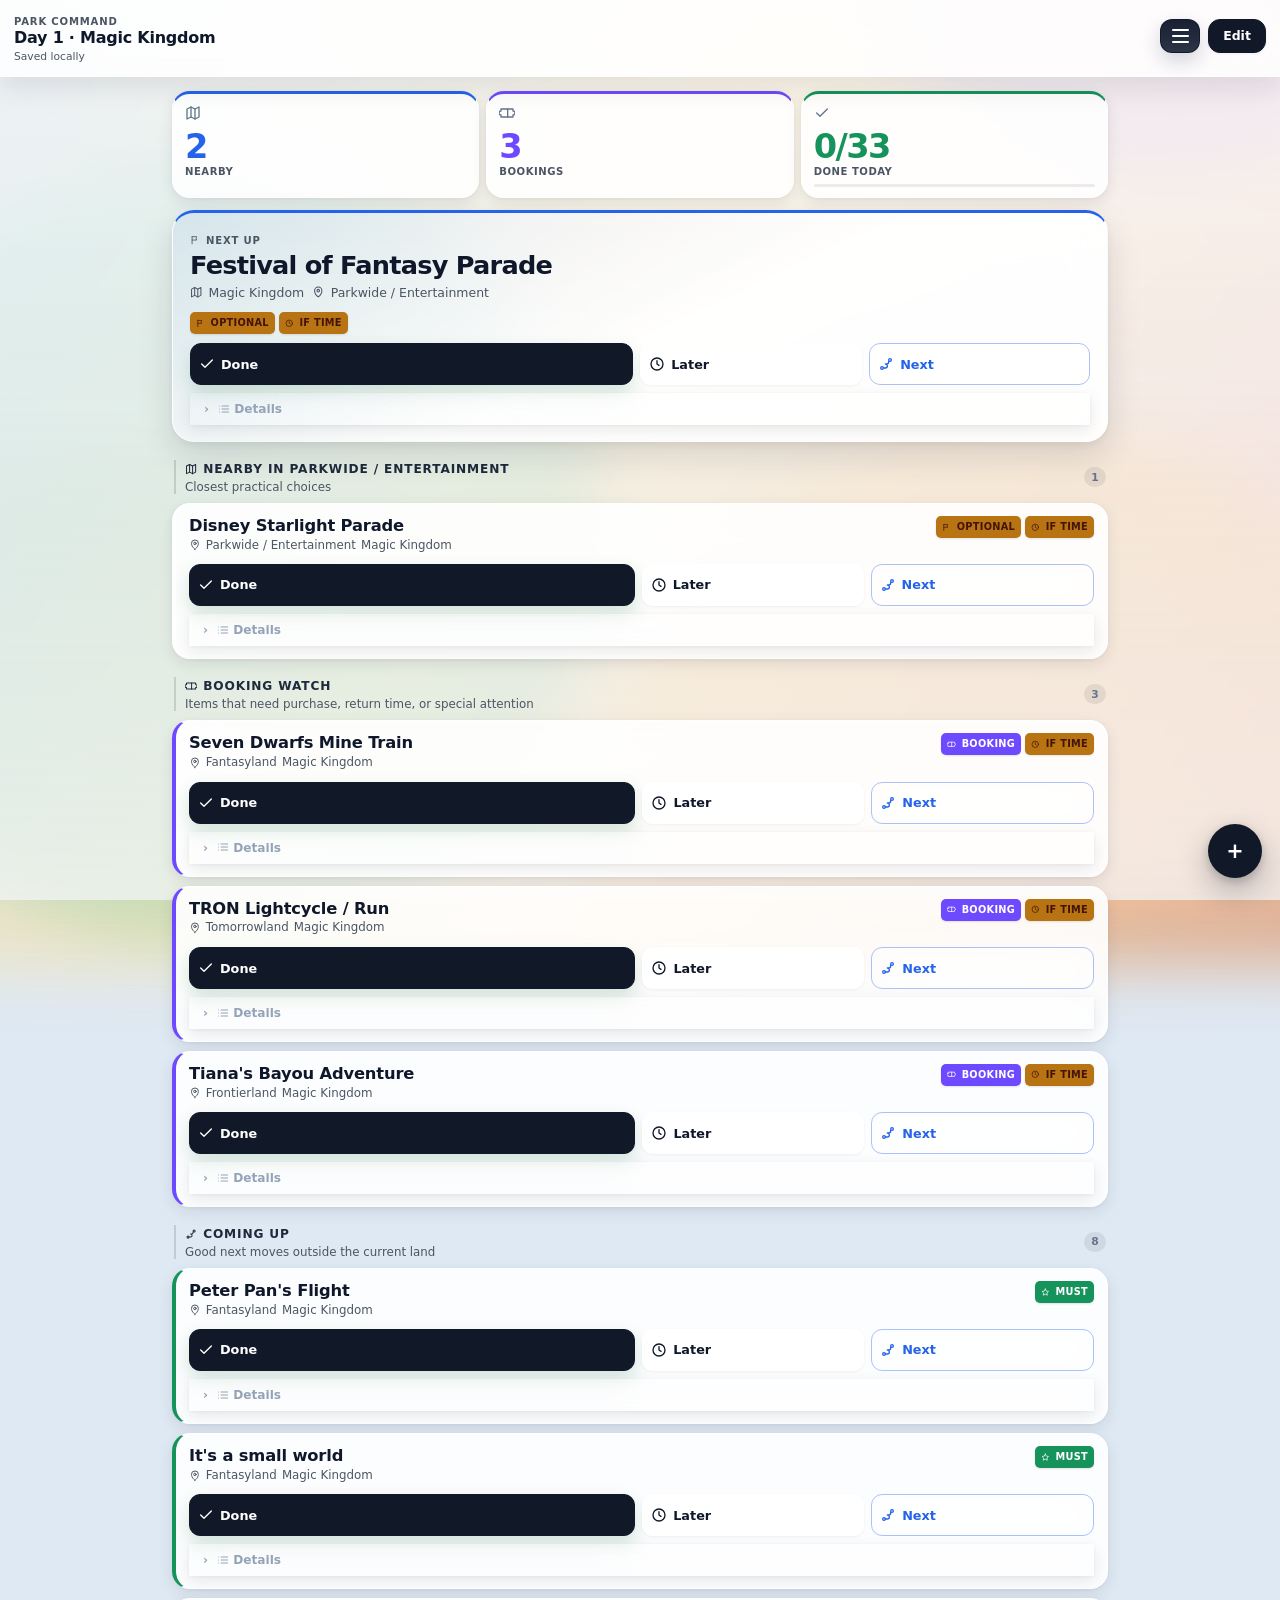
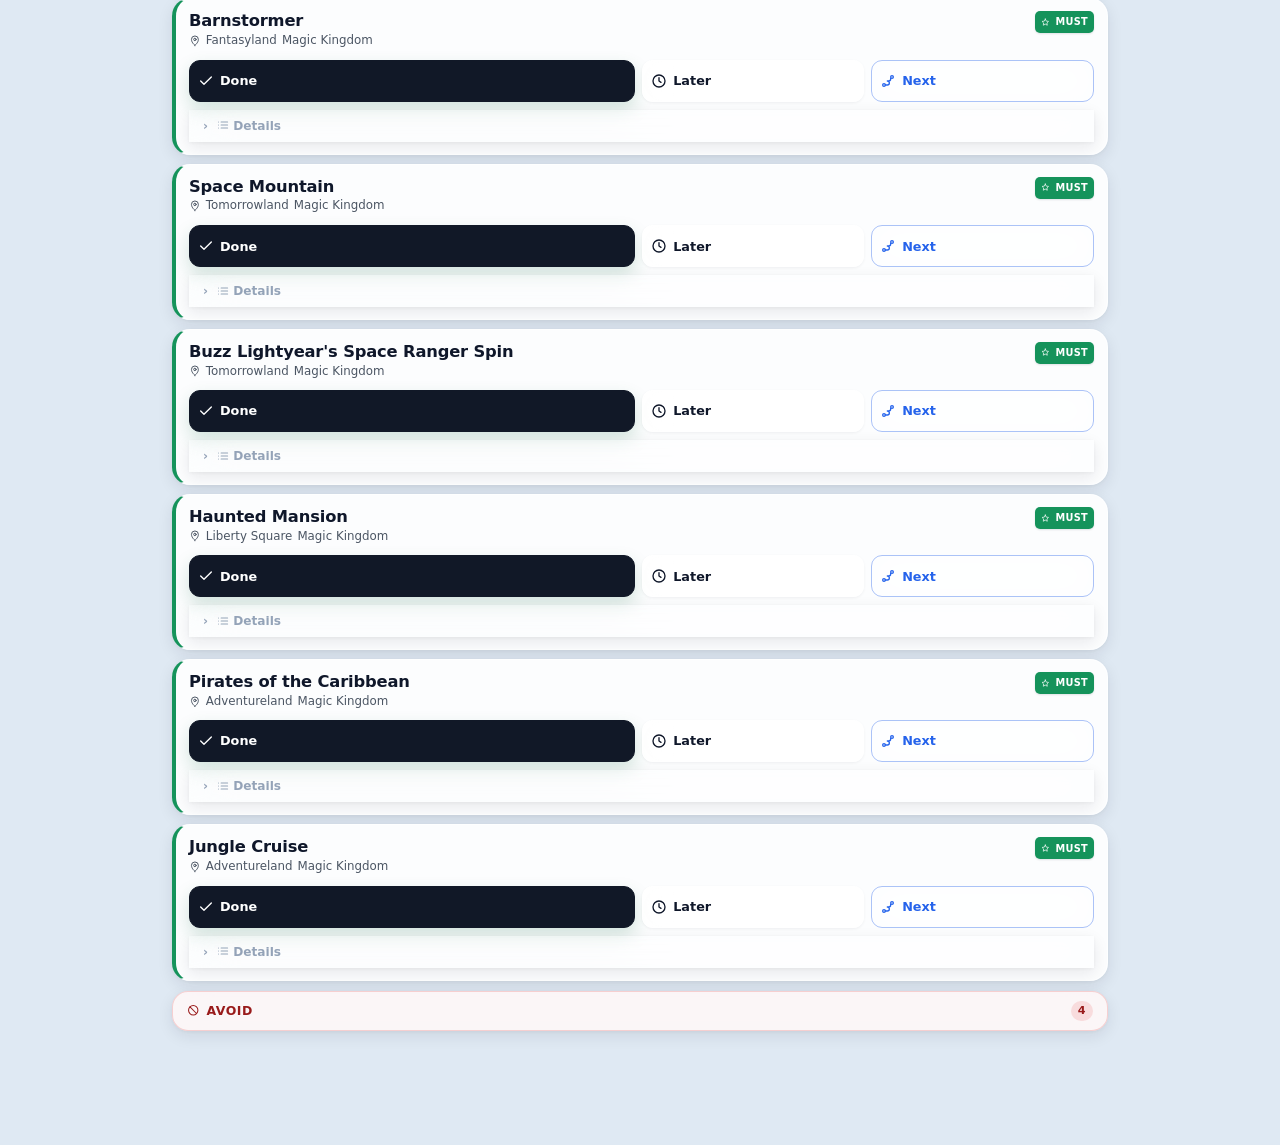
==== commit 3e1e2b98: "Add explicit park selector" ====
--- a/index.html
+++ b/index.html
@@ -32,6 +32,9 @@
   </div>
   <div class="top-menu" id="topMenu">
     <div class="tabs" id="tabs" aria-label="Day navigation"></div>
+    <div class="location-row">
+      <div id="currentPark" class="park-chips-row" role="group" aria-label="Current park"></div>
+    </div>
     <div class="location-row">
       <div id="currentLand" class="land-chips-row" role="group" aria-label="Current park area"></div>
     </div>
--- a/styles.css
+++ b/styles.css
@@ -249,6 +249,10 @@
   line-height: 1.18;
 }
 
+#currentParkTitle {
+  font-size: 1rem;
+}
+
 .save-status {
   margin: 2px 0 0;
   color: var(--quiet);
@@ -322,6 +326,36 @@
    LAND CHIPS
 ══════════════════════════════════════════════════════ */
 .location-row { padding: 3px 0 1px; }
+
+.park-chips-row {
+  display: flex;
+  gap: 5px;
+  overflow-x: auto;
+  scrollbar-width: none;
+  padding-bottom: 2px;
+}
+.park-chips-row::-webkit-scrollbar { display: none; }
+
+.park-chip {
+  flex-shrink: 0;
+  min-height: 32px;
+  height: 32px;
+  padding: 0 13px;
+  border-radius: 999px;
+  border-color: var(--line-strong);
+  background: rgba(255,255,255,.72);
+  color: var(--ink-2);
+  font-size: .74rem;
+  font-weight: 700;
+  touch-action: manipulation;
+}
+
+.park-chip.active {
+  background: linear-gradient(180deg, #0f172a, #1e293b);
+  color: #fff;
+  border-color: rgba(15,23,42,.92);
+  box-shadow: 0 6px 16px rgba(15,23,42,.16);
+}
 
 .land-chips-row {
   display: flex;
@@ -997,9 +1031,10 @@
 }
 
 .primary-action {
-  background: linear-gradient(180deg, #0f172a, #1e293b);
+  background: linear-gradient(180deg, #1f8a52, #147044);
   color: #fff;
-  border-color: rgba(15,23,42,.95);
+  border-color: rgba(20,112,68,.96);
+  box-shadow: 0 8px 18px rgba(20,112,68,.18);
 }
 
 .primary-action:hover,
@@ -1123,9 +1158,14 @@
   .icon-button,
   .menu-button,
   .floating-edit {
-    background: linear-gradient(180deg, #e2e8f0, #cbd5e1);
-    color: #0f172a;
-    border-color: rgba(226,232,240,.9);
+    background: linear-gradient(180deg, #4ade80, #22c55e);
+    color: #052e16;
+    border-color: rgba(34,197,94,.95);
+  }
+
+  .primary-action {
+    color: #052e16;
+    box-shadow: 0 8px 20px rgba(34,197,94,.2);
   }
 }
 
@@ -1905,3 +1945,108 @@
     color:#cbd5e1;
   }
 }
+
+/* ══════════════════════════════════════════════════════
+   VISUAL IMPROVEMENTS
+   1. Stat numbers — bigger + color-coded
+   2. Mission card — hero treatment with blue accent
+   3. Next button — outlined/distinct from Later
+   4. Section headers — more visual weight
+   5. Badges — sharper chip corners
+   6. Mission card spacing — tighten meta-to-badges gap
+══════════════════════════════════════════════════════ */
+
+/* 1. Larger, color-coded stat numbers */
+.stat strong {
+  font-size: 2.1rem;
+  letter-spacing: -.045em;
+}
+.status-grid .stat:nth-child(1) strong { color: var(--blue); }
+.status-grid .stat:nth-child(2) strong { color: var(--purple); }
+.status-grid .stat:nth-child(3) strong { color: var(--green); }
+
+/* 2. Default mission card gets a blue hero accent instead of gray */
+.mission-card:not(.mission-must):not(.mission-booking):not(.empty) {
+  border-top-color: var(--blue);
+  background: linear-gradient(155deg, rgba(37,99,235,.07) 0%, var(--glass-strong) 52%);
+}
+
+/* Tighten gap between location meta and badge row */
+.mission-meta {
+  margin-bottom: 5px;
+}
+
+/* 3. "Next" button in compact layout: outlined blue, visually distinct from "Later" */
+.quick-actions--compact button:last-child {
+  background: transparent;
+  border: 1.5px solid rgba(37,99,235,.38);
+  color: var(--blue);
+  box-shadow: none;
+}
+
+/* 4. Section headers: slightly larger label, stronger contrast */
+.section-head h2 {
+  font-size: .76rem;
+  color: #1e293b;
+  letter-spacing: .07em;
+}
+.section-head {
+  border-left: 2px solid var(--line-strong);
+  padding-left: 9px;
+}
+
+/* 5. Badges: sharper chip corners instead of fully rounded */
+.badge {
+  border-radius: 5px;
+  padding: 2px 6px;
+}
+
+/* Dark mode counterparts */
+@media (prefers-color-scheme: dark) {
+  .mission-card:not(.mission-must):not(.mission-booking):not(.empty) {
+    border-top-color: var(--blue);
+    background: linear-gradient(155deg, rgba(37,99,235,.22) 0%, rgba(15,23,42,.86) 55%);
+  }
+
+  .quick-actions--compact button:last-child {
+    background: rgba(37,99,235,.14);
+    border-color: rgba(96,165,250,.38);
+    color: var(--blue);
+  }
+
+  .section-head h2 {
+    color: #94a3b8;
+  }
+
+  .section-head {
+    border-left-color: rgba(255,255,255,.15);
+  }
+}
+
+/* ══════════════════════════════════════════════════════
+   BADGE TEXT + BUTTON COLOR FIXES
+══════════════════════════════════════════════════════ */
+
+/* Orange/yellow badges: dark text — white on amber has poor contrast */
+.badge.orange,
+.badge.yellow {
+  color: #431407;
+}
+
+/* Dark mode: restore green Done button — white primary-action was too stark */
+@media (prefers-color-scheme: dark) {
+  .primary-action {
+    background: linear-gradient(180deg, #22c55e, #16a34a);
+    color: #052e16;
+    border-color: rgba(34,197,94,.85);
+    box-shadow: 0 6px 18px rgba(34,197,94,.2);
+  }
+
+  /* Icon-button (Edit) and floating-edit: keep dark, not white */
+  .icon-button,
+  .floating-edit {
+    background: linear-gradient(180deg, #1e293b, #0f172a);
+    color: #f8fafc;
+    border-color: rgba(255,255,255,.16);
+  }
+}
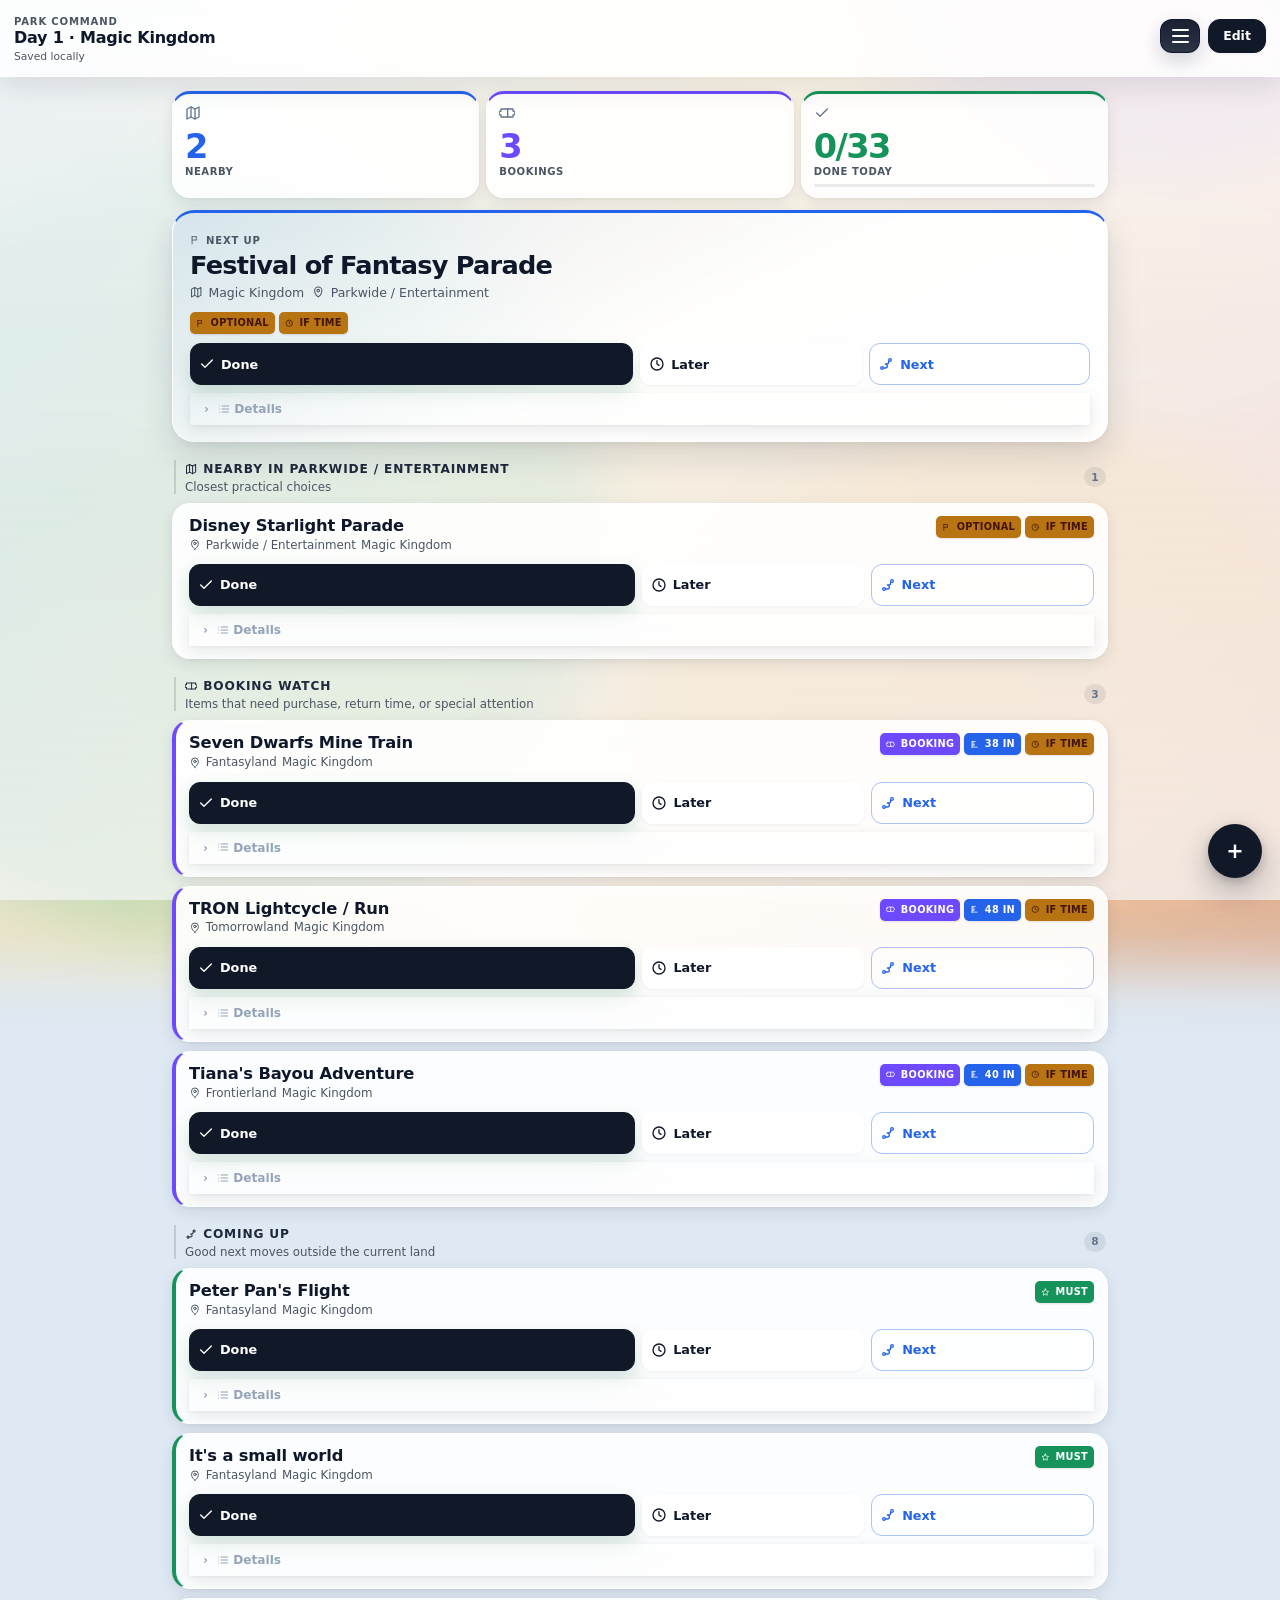
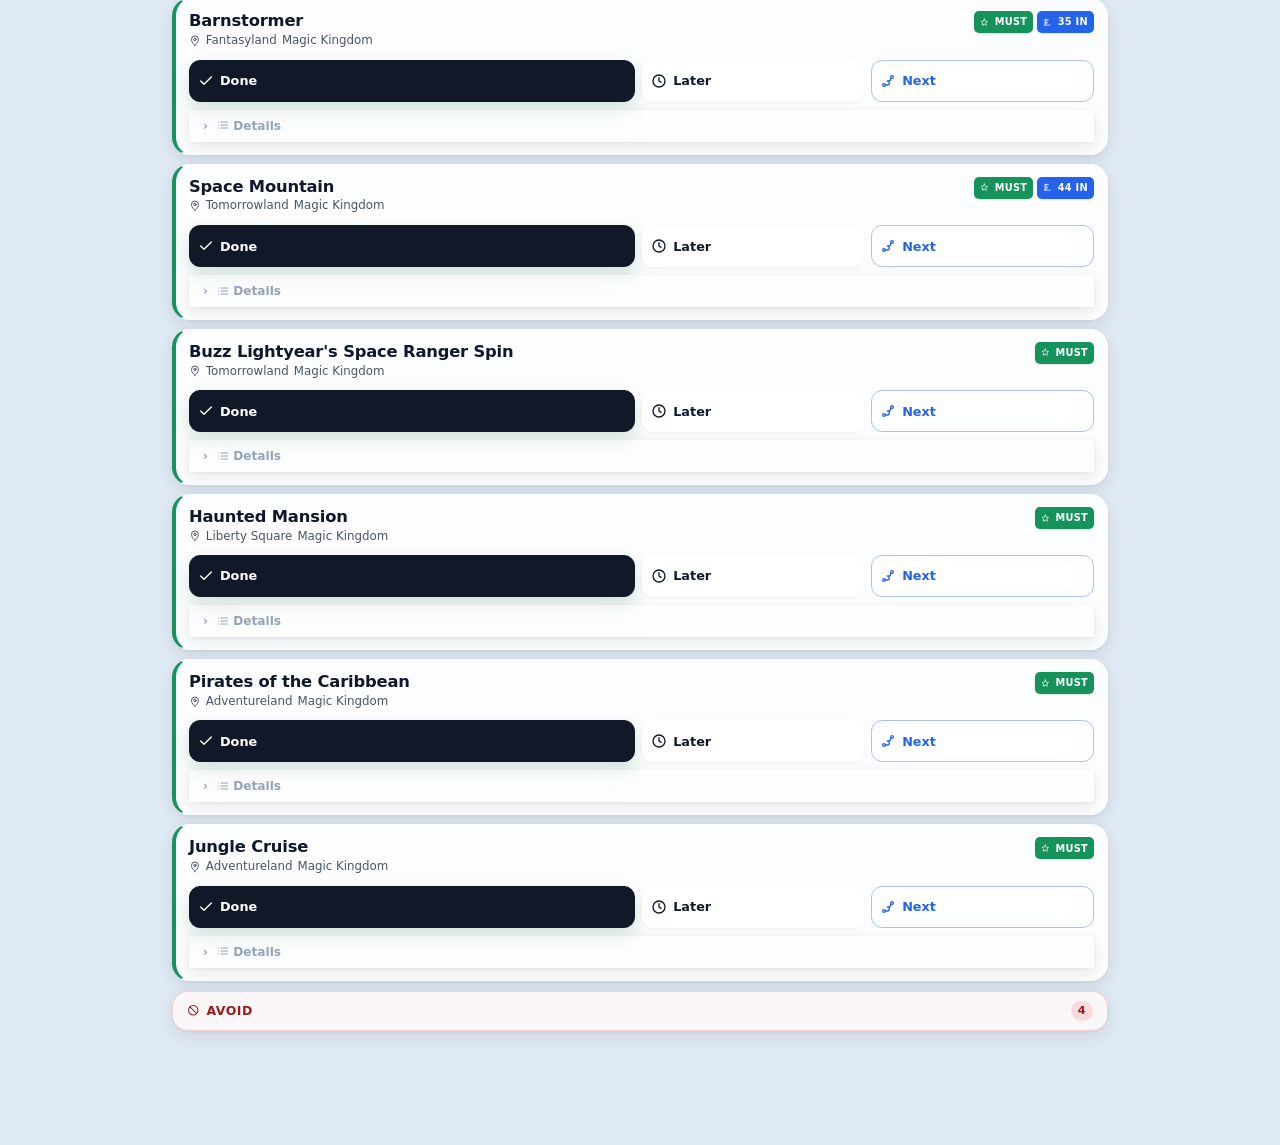
==== commit ae723ebd: "Add height column and height filter" ====
--- a/index.html
+++ b/index.html
@@ -43,6 +43,7 @@
       <button class="view" data-view="nearby">Nearby</button>
       <button class="view" data-view="must">Must</button>
       <button class="view" data-view="booking">Bookings</button>
+      <button class="view" data-view="height">Heights</button>
       <button class="view" data-view="later">Later</button>
       <button class="view" data-view="done">Done</button>
     </div>
@@ -86,7 +87,8 @@
           <select id="newBooking"><option value="false">No</option><option value="true">Yes</option></select>
         </label>
         <label>Display Order<input id="newOrder" type="number" min="1" value="1"></label>
-        <textarea id="newNotes" placeholder="Notes, reminders, food stop, height requirement, etc."></textarea>
+        <label>Height Rule<input id="newHeight" placeholder="Example: 40 in"></label>
+        <textarea id="newNotes" placeholder="Notes, reminders, food stop, etc."></textarea>
         <textarea id="newUncertainty" placeholder="Uncertainty flags, if any"></textarea>
         <div class="form-actions">
           <button type="button" onclick="addItem()">Add Item</button>
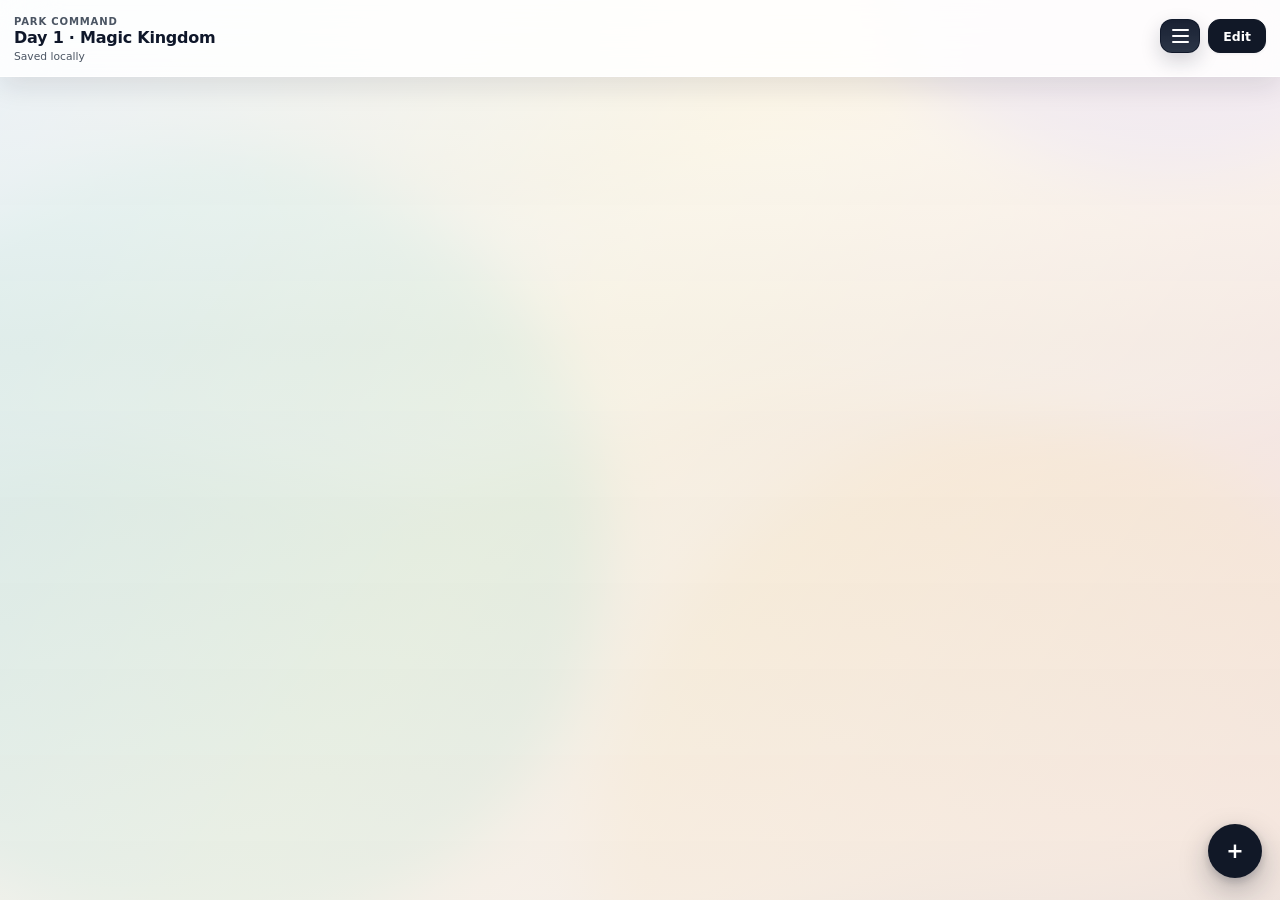
==== commit acef93e5: "Add action feedback for button clicks" ====
--- a/index.html
+++ b/index.html
@@ -51,6 +51,7 @@
 </header>
 
 <main id="app" class="app-shell"></main>
+<div class="action-toast" id="actionToast" aria-live="polite" aria-atomic="true"></div>
 
 <button class="floating-edit" type="button" onclick="toggleEditPanel()" aria-label="Open edit tools">+</button>
 
--- a/styles.css
+++ b/styles.css
@@ -621,6 +621,17 @@
   opacity: .4;
   border-left-color: var(--line-strong);
   box-shadow: none;
+}
+
+.card.flash,
+.mission-card.flash {
+  animation: flashPulse .7s ease;
+}
+
+@keyframes flashPulse {
+  0% { transform: scale(1); box-shadow: var(--shadow-sm); }
+  25% { transform: scale(1.01); box-shadow: 0 0 0 2px rgba(37,99,235,.24), var(--shadow-md); }
+  100% { transform: scale(1); box-shadow: var(--shadow-sm); }
 }
 
 .card.later {
@@ -905,6 +916,33 @@
 }
 
 .floating-edit:active { transform: scale(0.9) !important; }
+
+.action-toast {
+  position: fixed;
+  left: 50%;
+  bottom: calc(18px + env(safe-area-inset-bottom, 0px));
+  transform: translateX(-50%) translateY(18px);
+  min-width: min(92vw, 340px);
+  max-width: calc(100vw - 24px);
+  padding: 12px 16px;
+  border-radius: 16px;
+  background: rgba(15,23,42,.92);
+  color: #fff;
+  border: 1px solid rgba(255,255,255,.12);
+  box-shadow: 0 12px 30px rgba(15,23,42,.28);
+  font-size: .88rem;
+  font-weight: 700;
+  text-align: center;
+  opacity: 0;
+  pointer-events: none;
+  transition: opacity .18s ease, transform .18s ease;
+  z-index: 60;
+}
+
+.action-toast.show {
+  opacity: 1;
+  transform: translateX(-50%) translateY(0);
+}
 
 @media (prefers-color-scheme: dark) {
   .floating-edit {
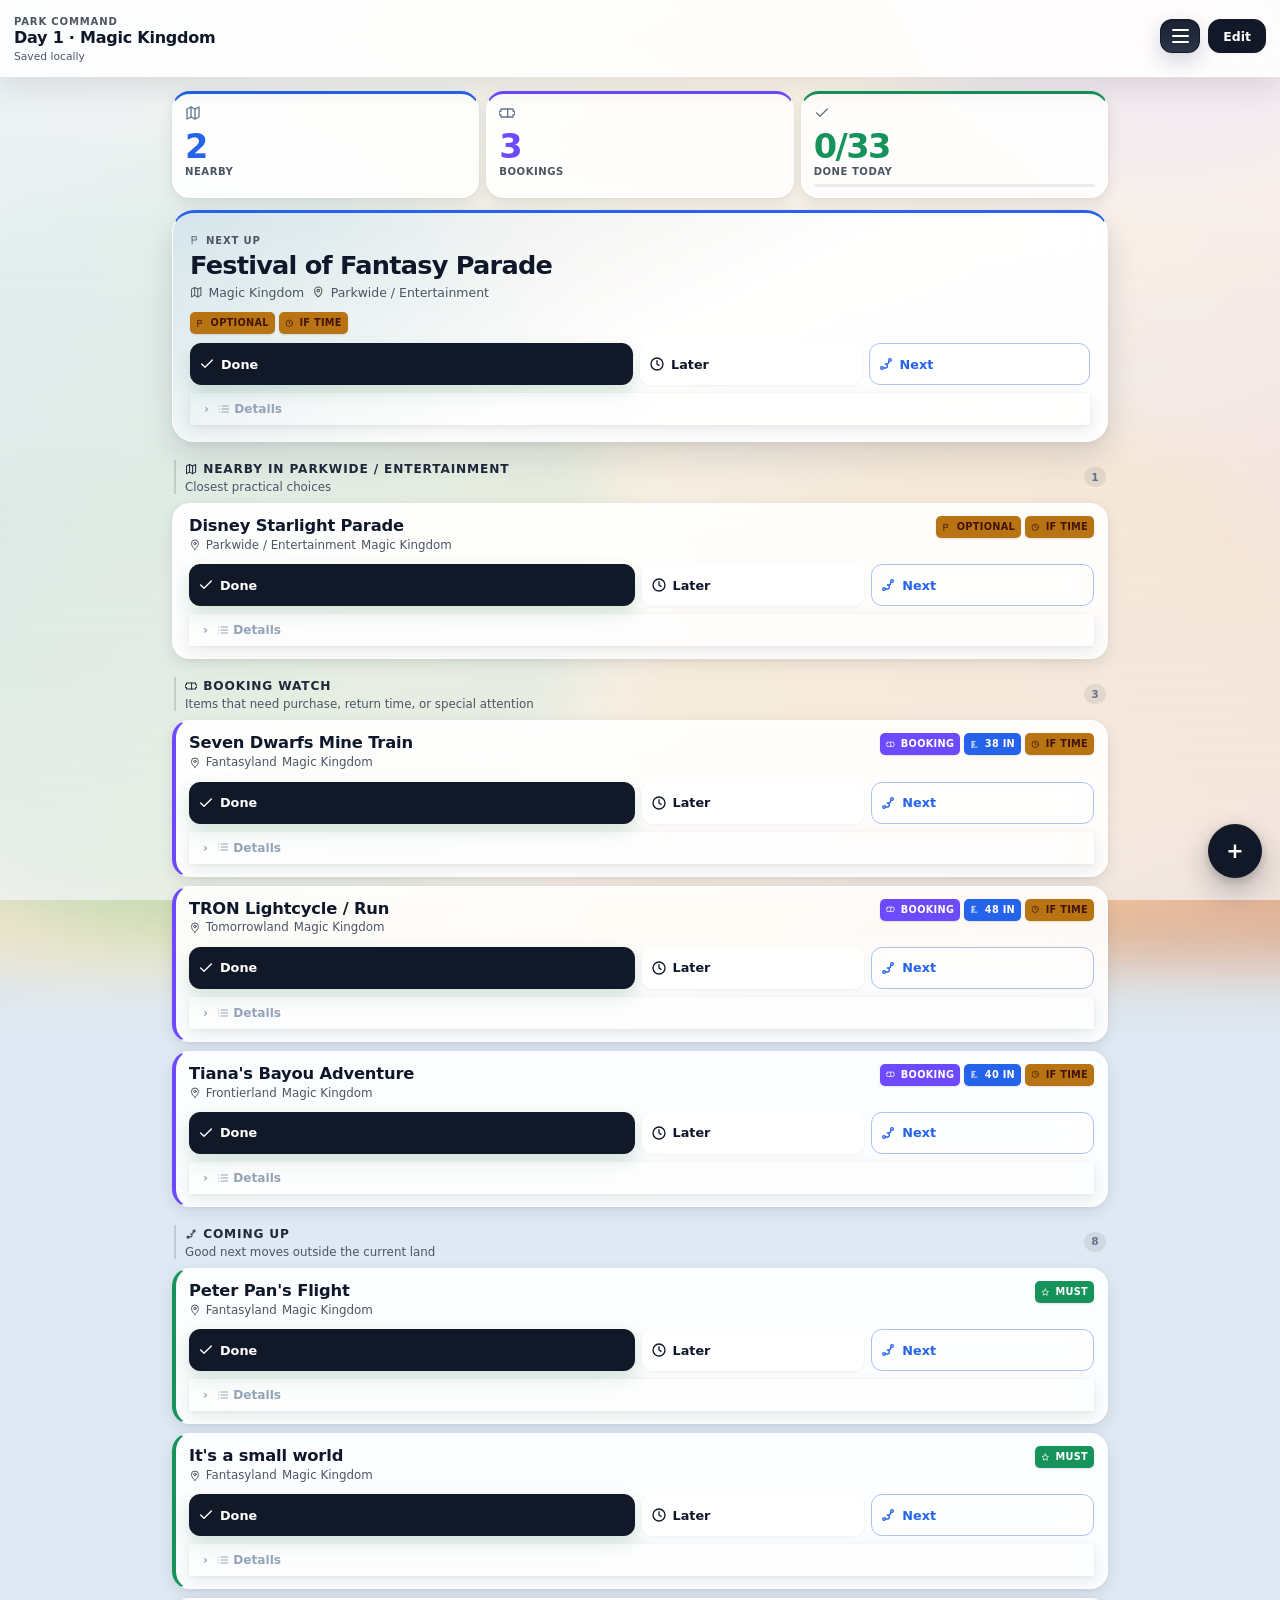
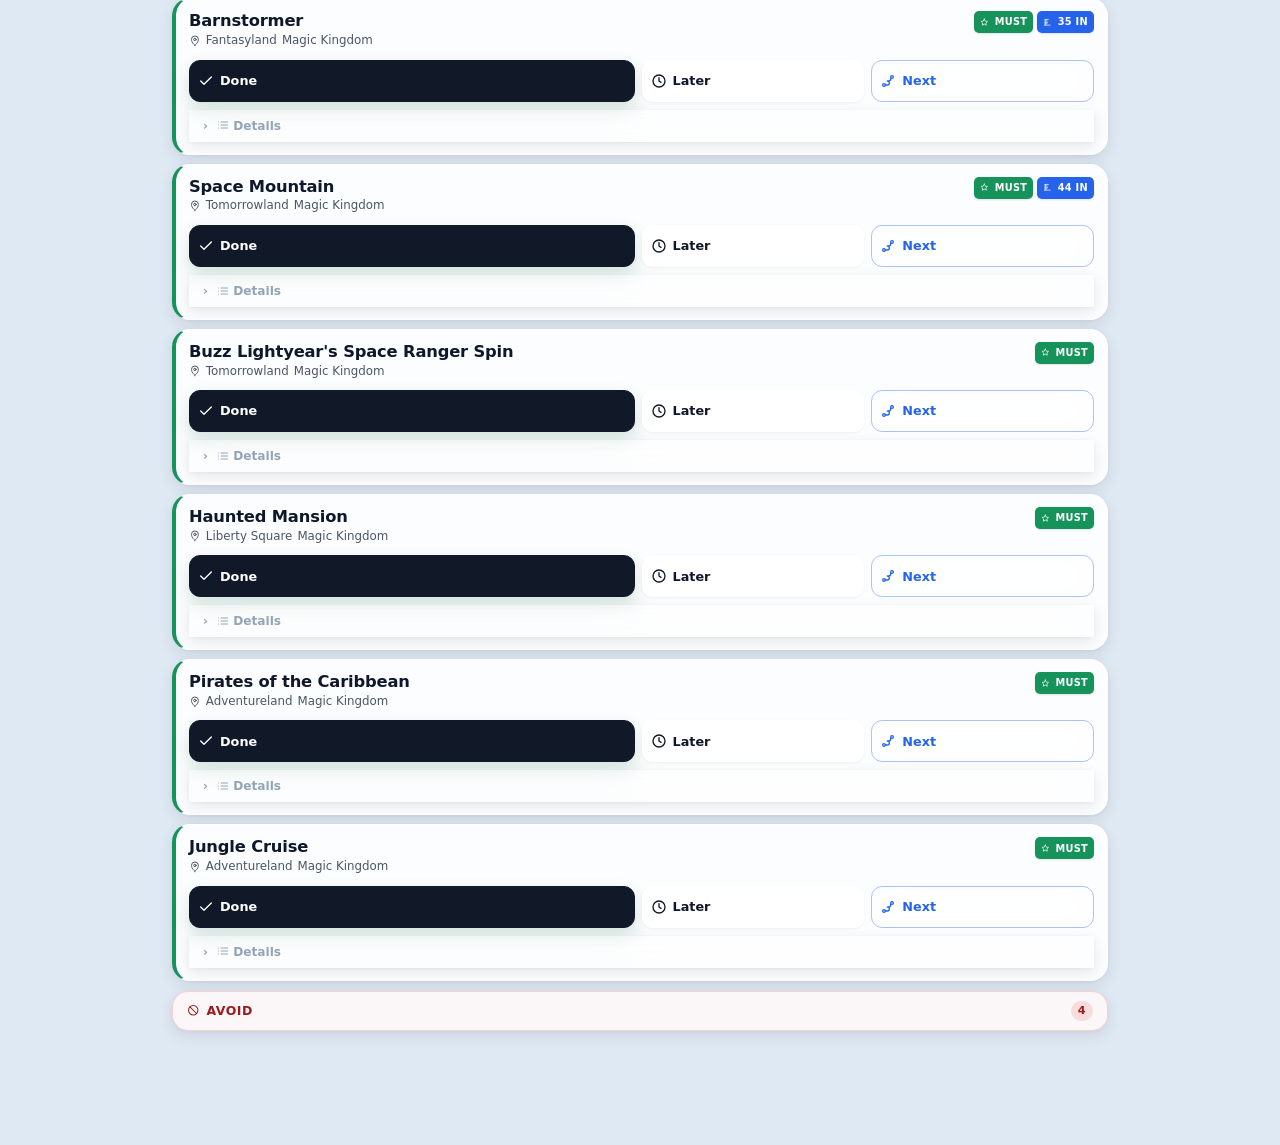
==== commit 74e2748a: "Add minimal day overview view" ====
--- a/index.html
+++ b/index.html
@@ -39,7 +39,8 @@
       <div id="currentLand" class="land-chips-row" role="group" aria-label="Current park area"></div>
     </div>
     <div class="views" id="views" aria-label="Mission views">
-      <button class="view active" data-view="next">Next</button>
+      <button class="view active" data-view="overview">Overview</button>
+      <button class="view" data-view="next">Next</button>
       <button class="view" data-view="nearby">Nearby</button>
       <button class="view" data-view="must">Must</button>
       <button class="view" data-view="booking">Bookings</button>
@@ -107,6 +108,7 @@
         <button type="button" onclick="document.getElementById('csvImport').click()">Import CSV</button>
         <input id="csvImport" type="file" accept=".csv,text/csv" onchange="importCsv(event)" hidden>
         <button type="button" onclick="resetCustom()" class="danger">Clear Added / Imported</button>
+        <button type="button" onclick="resetToDefault()" class="danger">Reset to Default</button>
       </div>
       <p class="small" id="importStatus"></p>
     </details>
--- a/styles.css
+++ b/styles.css
@@ -1663,6 +1663,122 @@
   padding-top:14px;
 }
 
+.overview-shell {
+  background:var(--glass-strong);
+  border:1px solid var(--glass-border);
+  border-radius:22px;
+  box-shadow:var(--glass-shadow);
+  backdrop-filter:blur(22px) saturate(1.18);
+  -webkit-backdrop-filter:blur(22px) saturate(1.18);
+  padding:16px;
+  margin-bottom:14px;
+}
+
+.overview-head {
+  padding-bottom:10px;
+  border-bottom:1px solid var(--glass-border);
+}
+
+.overview-head h2 {
+  margin:4px 0 3px;
+  font-size:1.08rem;
+  line-height:1.15;
+  letter-spacing:-.02em;
+}
+
+.overview-head p {
+  margin:0;
+  color:#475569;
+  font-size:.8rem;
+  line-height:1.35;
+}
+
+.overview-list {
+  display:grid;
+  gap:6px;
+  margin-top:10px;
+}
+
+.overview-row {
+  padding:10px 0;
+  border-top:1px solid rgba(148,163,184,.18);
+}
+
+.overview-row:first-child {
+  border-top:0;
+  padding-top:0;
+}
+
+.overview-row.active {
+  margin:0 -6px;
+  padding:12px 6px;
+  border-radius:16px;
+  background:rgba(37,99,235,.06);
+}
+
+.overview-row-head {
+  display:flex;
+  align-items:flex-start;
+  justify-content:space-between;
+  gap:12px;
+}
+
+.overview-row-head h3 {
+  margin:0;
+  font-size:.96rem;
+  line-height:1.22;
+  font-weight:800;
+  letter-spacing:-.01em;
+}
+
+.overview-row-head p {
+  margin:3px 0 0;
+  color:#64748b;
+  font-size:.72rem;
+  font-weight:600;
+}
+
+.overview-count {
+  flex-shrink:0;
+  color:#64748b;
+  font-size:.66rem;
+  font-weight:700;
+  text-transform:uppercase;
+  letter-spacing:.05em;
+  text-align:right;
+}
+
+.overview-next {
+  margin:6px 0 0;
+  color:#0f172a;
+  font-size:.9rem;
+  font-weight:700;
+  line-height:1.25;
+}
+
+.overview-empty {
+  padding:18px 0 6px;
+  color:#64748b;
+  font-size:.85rem;
+}
+
+@media (prefers-color-scheme: dark) {
+  .overview-head p,
+  .overview-row-head p,
+  .overview-count,
+  .overview-empty {
+    color:#94a3b8;
+  }
+
+  .overview-next {
+    color:#f8fafc;
+  }
+
+  .overview-row.active {
+    background:rgba(59,130,246,.16);
+  }
+}
+
 .stat,
 .mission-card,
 .card,
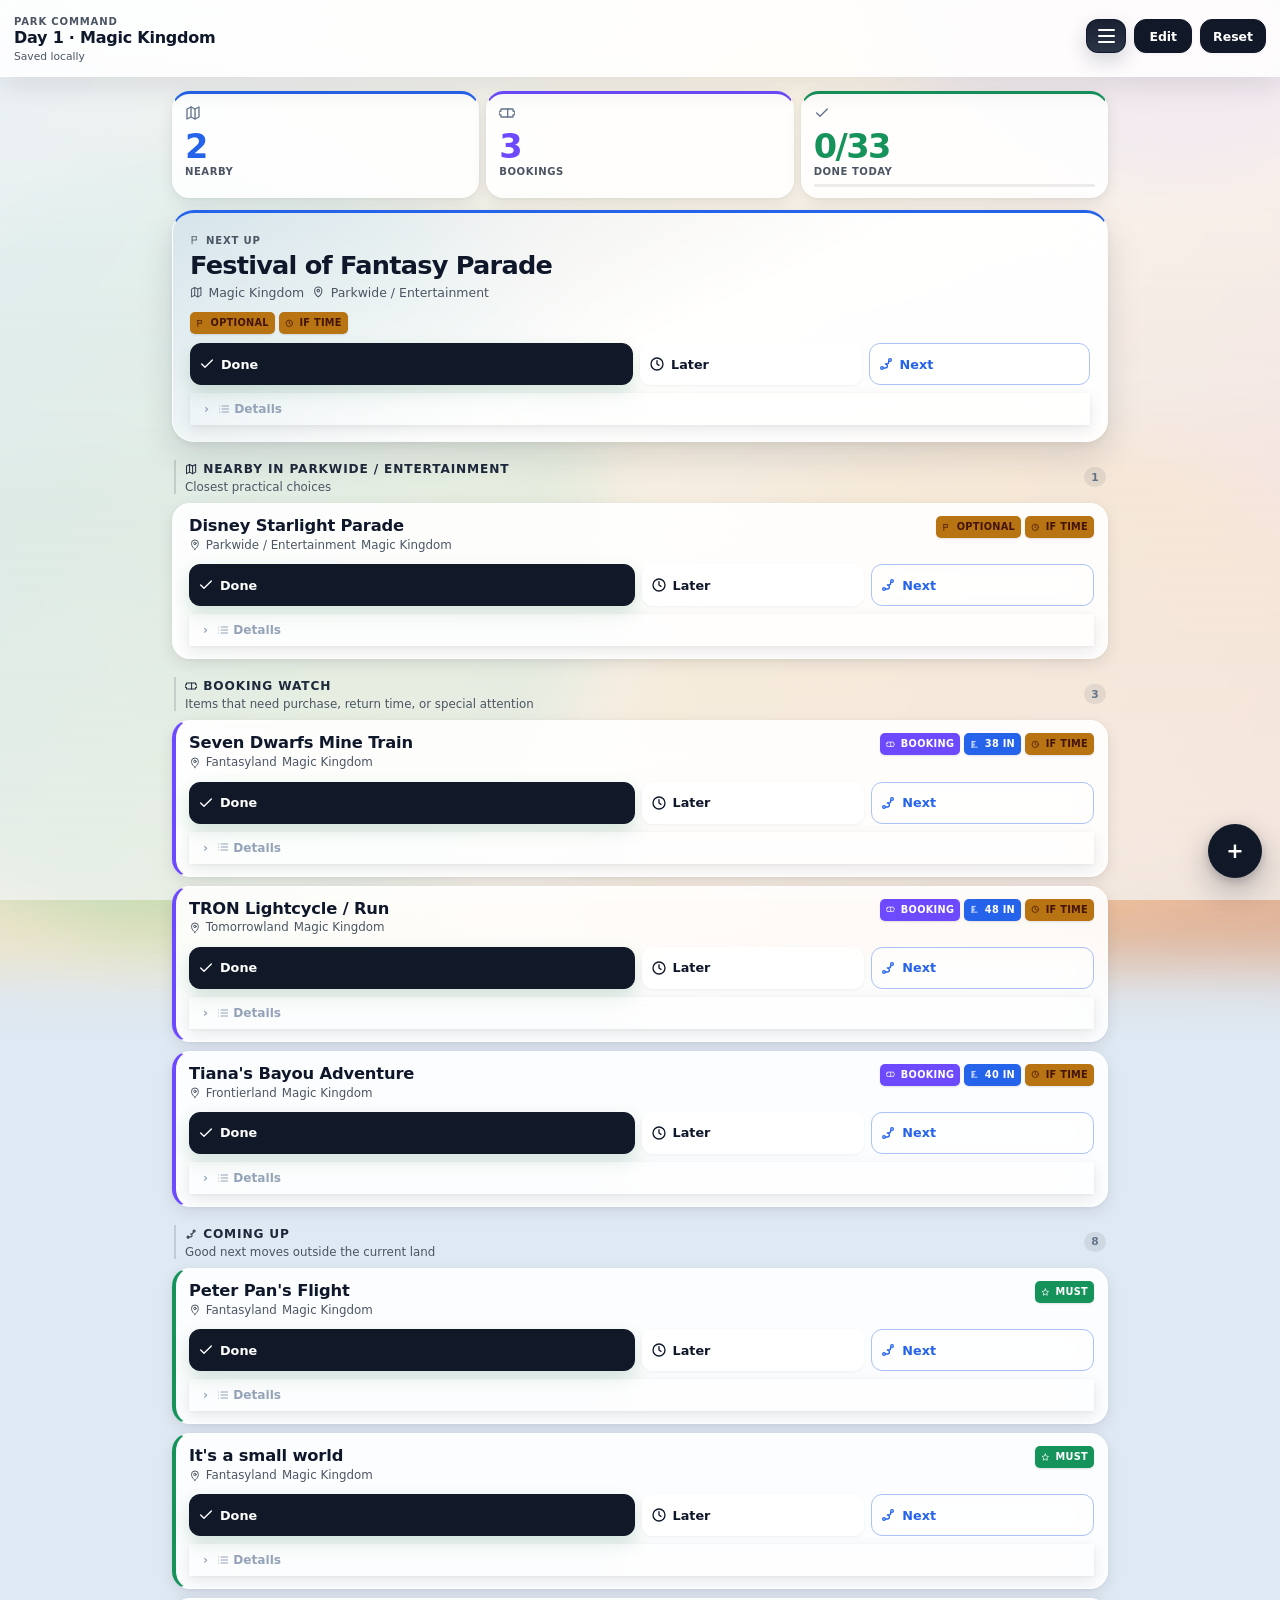
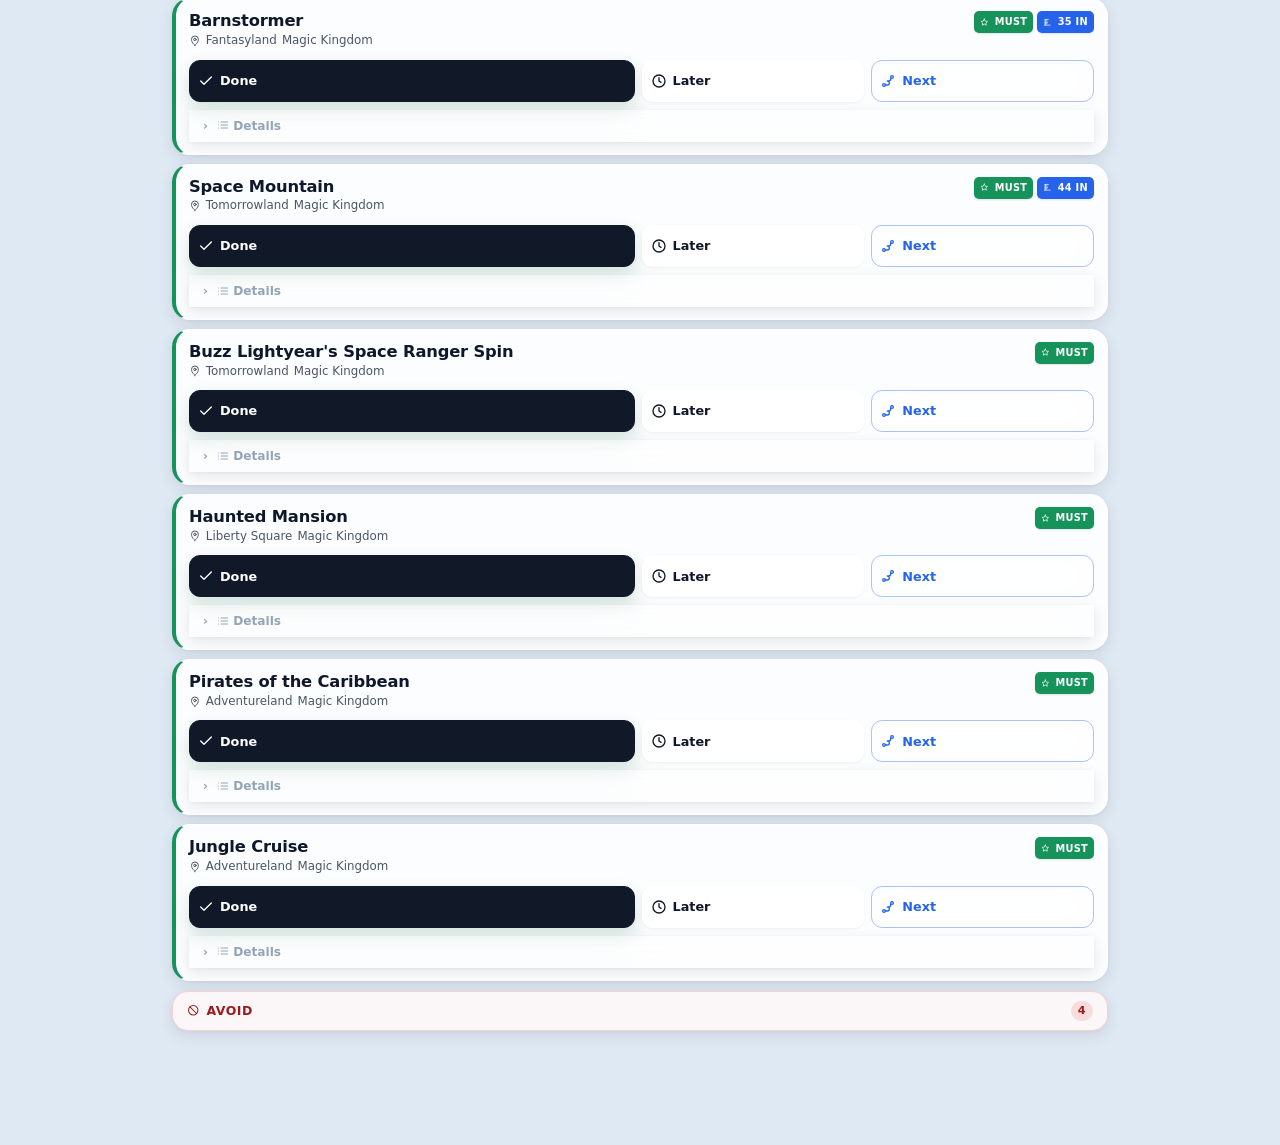
==== commit a22095ce: "Add visible reset button to header" ====
--- a/index.html
+++ b/index.html
@@ -28,6 +28,7 @@
         <span></span><span></span><span></span>
       </button>
       <button class="icon-button" type="button" onclick="toggleEditPanel()" aria-label="Edit trip">Edit</button>
+      <button class="icon-button danger header-reset" type="button" onclick="resetToDefault()" aria-label="Reset to default trip state">Reset</button>
     </div>
   </div>
   <div class="top-menu" id="topMenu">
--- a/styles.css
+++ b/styles.css
@@ -86,6 +86,8 @@
 .top-actions {
   display:flex;
   align-items:center;
+  justify-content:flex-end;
+  flex-wrap:wrap;
   gap:8px;
   flex-shrink:0;
 }
@@ -288,6 +290,21 @@
   font-size: .78rem;
   font-weight: 700;
   touch-action: manipulation;
+}
+
+.header-reset {
+  padding-inline: 12px;
+  border-color: rgba(220,38,38,.24);
+  background: rgba(255,255,255,.78);
+  color: var(--red);
+}
+
+@media (prefers-color-scheme: dark) {
+  .header-reset {
+    background: rgba(24,28,38,.86);
+    border-color: rgba(248,113,113,.22);
+    color: #fca5a5;
+  }
 }
 
 /* ══════════════════════════════════════════════════════
@@ -1695,12 +1712,12 @@
 
 .overview-list {
   display:grid;
-  gap:6px;
+  gap:8px;
   margin-top:10px;
 }
 
 .overview-row {
-  padding:10px 0;
+  padding:10px 0 11px;
   border-top:1px solid rgba(148,163,184,.18);
 }
 
@@ -1719,41 +1736,61 @@
 .overview-row-head {
   display:flex;
   align-items:flex-start;
-  justify-content:space-between;
-  gap:12px;
-}
-
-.overview-row-head h3 {
+  gap:10px;
+}
+
+.overview-index {
+  flex-shrink:0;
+  width:28px;
+  height:28px;
+  border-radius:999px;
+  display:inline-flex;
+  align-items:center;
+  justify-content:center;
+  background:rgba(37,99,235,.08);
+  color:#1d4ed8;
+  font-size:.66rem;
+  font-weight:800;
+  letter-spacing:.04em;
+}
+
+.overview-item-copy {
+  min-width:0;
+  flex:1;
+}
+
+.overview-item-copy h3 {
   margin:0;
-  font-size:.96rem;
+  font-size:.98rem;
   line-height:1.22;
   font-weight:800;
   letter-spacing:-.01em;
 }
 
-.overview-row-head p {
+.overview-item-copy p {
   margin:3px 0 0;
   color:#64748b;
   font-size:.72rem;
   font-weight:600;
 }
 
-.overview-count {
-  flex-shrink:0;
-  color:#64748b;
-  font-size:.66rem;
+.overview-tags {
+  display:flex;
+  flex-wrap:wrap;
+  gap:4px;
+  margin:6px 0 0 38px;
+}
+
+.overview-tags span {
+  min-height:20px;
+  padding:2px 7px;
+  border-radius:999px;
+  background:rgba(15,23,42,.05);
+  color:#475569;
+  font-size:.64rem;
   font-weight:700;
   text-transform:uppercase;
-  letter-spacing:.05em;
-  text-align:right;
-}
-
-.overview-next {
-  margin:6px 0 0;
-  color:#0f172a;
-  font-size:.9rem;
-  font-weight:700;
-  line-height:1.25;
+  letter-spacing:.04em;
 }
 
 .overview-empty {
@@ -1764,18 +1801,23 @@
 
 @media (prefers-color-scheme: dark) {
   .overview-head p,
-  .overview-row-head p,
-  .overview-count,
-  .overview-empty {
+  .overview-item-copy p,
+  .overview-empty,
+  .overview-tags span {
     color:#94a3b8;
   }
 
-  .overview-next {
+  .overview-index {
+    background:rgba(96,165,250,.12);
     color:#f8fafc;
   }
 
   .overview-row.active {
     background:rgba(59,130,246,.16);
+  }
+
+  .overview-tags span {
+    background:rgba(148,163,184,.12);
   }
 }
 
@@ -1961,6 +2003,10 @@
 }
 
 @media (max-width:430px) {
+  .top-actions {
+    gap:6px;
+  }
+
   .command-bar {
     padding-left:10px;
     padding-right:10px;
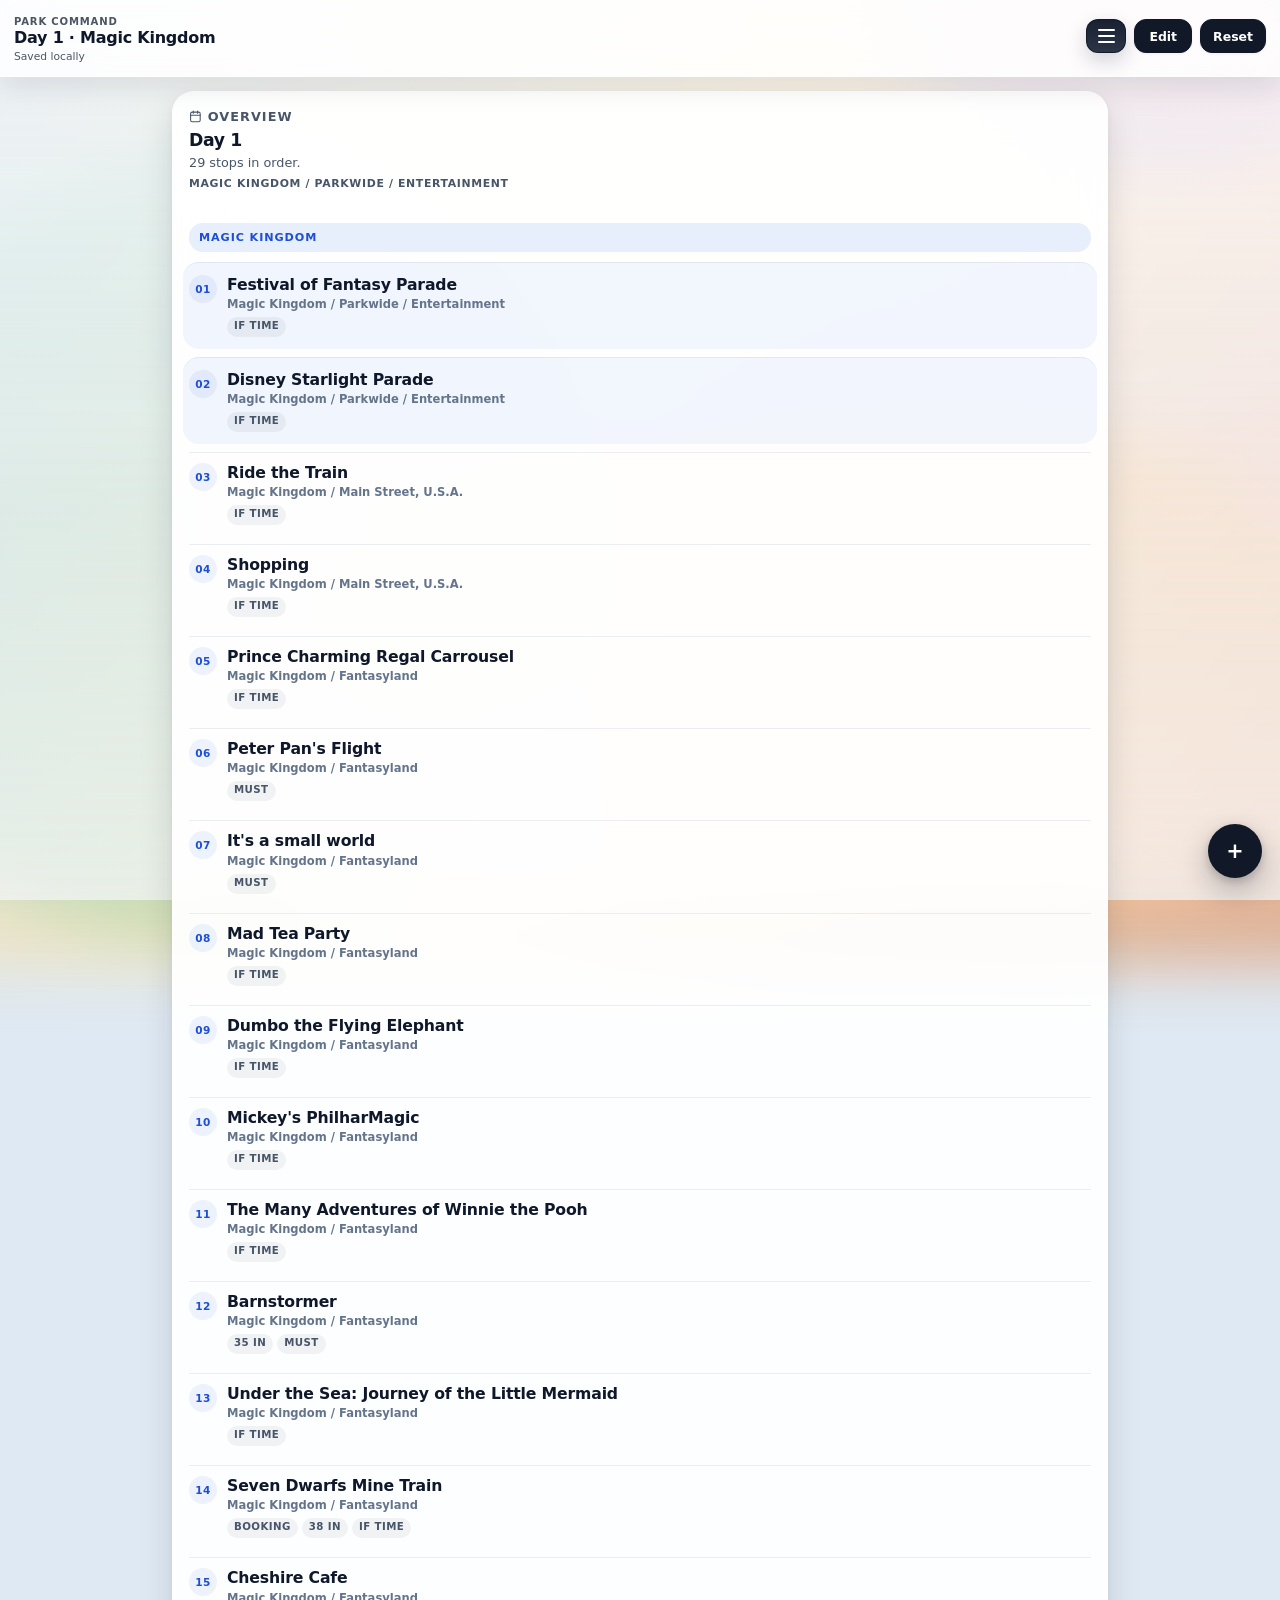
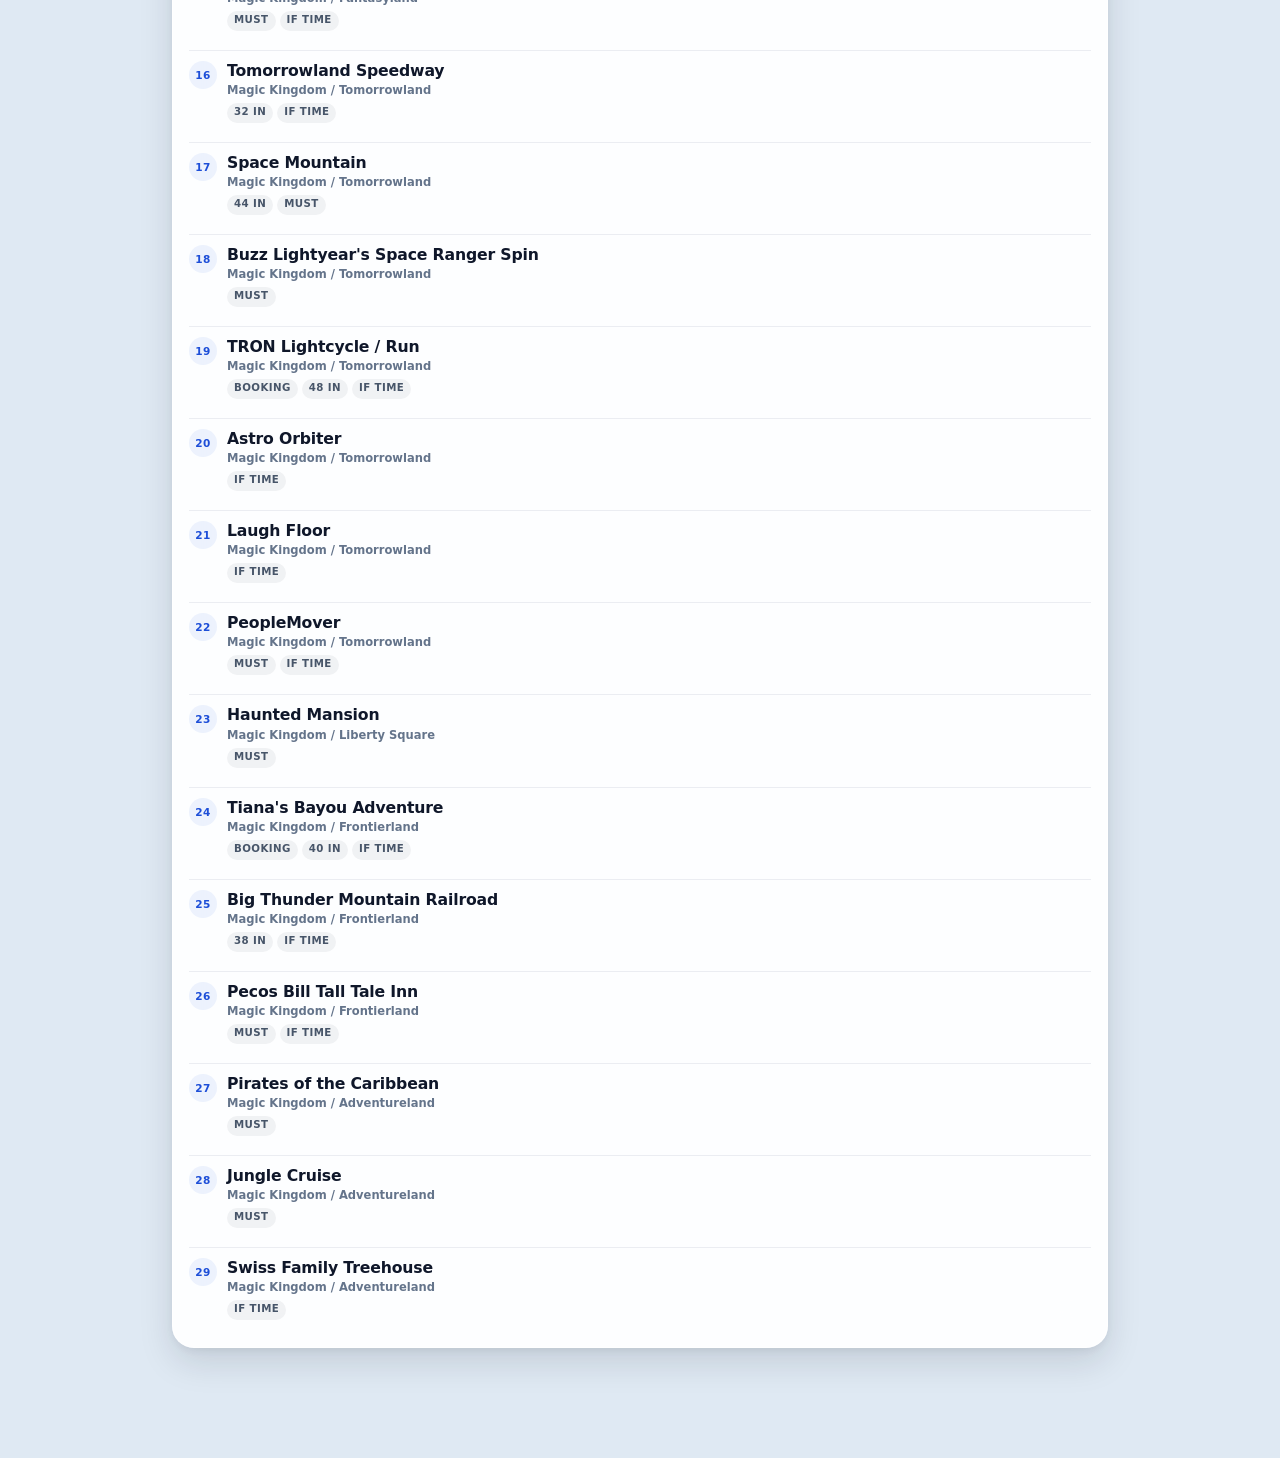
==== commit f265f1b7: "Your message here" ====
--- a/index.html
+++ b/index.html
@@ -31,7 +31,15 @@
       <button class="icon-button danger header-reset" type="button" onclick="resetToDefault()" aria-label="Reset to default trip state">Reset</button>
     </div>
   </div>
-  <div class="top-menu" id="topMenu">
+</header>
+
+<aside class="nav-modal" id="navModal" aria-hidden="true">
+  <div class="nav-scrim" onclick="toggleTopMenu(false)"></div>
+  <section class="nav-sheet">
+    <div class="nav-sheet-header">
+      <p class="eyebrow">Navigation</p>
+      <button class="icon-button" type="button" onclick="toggleTopMenu(false)" aria-label="Close navigation">Close</button>
+    </div>
     <div class="tabs" id="tabs" aria-label="Day navigation"></div>
     <div class="location-row">
       <div id="currentPark" class="park-chips-row" role="group" aria-label="Current park"></div>
@@ -49,8 +57,8 @@
       <button class="view" data-view="later">Later</button>
       <button class="view" data-view="done">Done</button>
     </div>
-  </div>
-</header>
+  </section>
+</aside>
 
 <main id="app" class="app-shell"></main>
 <div class="action-toast" id="actionToast" aria-live="polite" aria-atomic="true"></div>
--- a/styles.css
+++ b/styles.css
@@ -128,28 +128,58 @@
   transform:translateY(-6px) rotate(-45deg);
 }
 
-.top-menu {
-  max-height:0;
+/* ── Navigation modal (bottom sheet) ── */
+.nav-modal {
+  position:fixed;
+  inset:0;
+  z-index:30;
+  pointer-events:none;
   opacity:0;
-  overflow:hidden;
-  transform:translateY(-4px);
-  transition:max-height .24s ease, opacity .18s ease, transform .2s ease, padding-top .2s ease;
-  padding-top:0;
-}
-
-.top-menu.open {
-  max-height:220px;
-  opacity:1;
-  transform:translateY(0);
-  padding-top:8px;
-}
-
-.top-menu.open::before {
+  transition:opacity .2s ease;
+}
+
+.nav-modal.open { pointer-events:auto; opacity:1; }
+
+.nav-scrim {
+  position:absolute;
+  inset:0;
+  background:rgba(10,12,18,.48);
+  backdrop-filter:blur(5px);
+  -webkit-backdrop-filter:blur(5px);
+}
+
+.nav-sheet {
+  position:absolute;
+  right:0;
+  bottom:0;
+  left:0;
+  padding:8px 14px calc(16px + env(safe-area-inset-bottom, 0px));
+  border-radius:var(--r-xl) var(--r-xl) 0 0;
+  box-shadow:0 -8px 40px rgba(0,0,0,.18);
+  background:var(--bar-bg);
+  backdrop-filter:blur(20px) saturate(1.5);
+  -webkit-backdrop-filter:blur(20px) saturate(1.5);
+  transform:translateY(100%);
+  transition:transform .28s var(--ease-out);
+}
+
+.nav-modal.open .nav-sheet { transform:translateY(0); }
+
+.nav-sheet::before {
   content:"";
   display:block;
-  height:1px;
-  margin:0 0 8px;
-  background:rgba(148,163,184,.28);
+  width:36px;
+  height:4px;
+  border-radius:999px;
+  background:var(--line-strong);
+  margin:0 auto 14px;
+}
+
+.nav-sheet-header {
+  display:flex;
+  align-items:center;
+  justify-content:space-between;
+  margin-bottom:10px;
 }
 
 .command-bar {
@@ -163,9 +193,7 @@
     color:#111827;
   }
 
-  .top-menu.open::before {
-    background:rgba(255,255,255,.13);
-  }
+  .nav-scrim { background:rgba(0,0,0,.68); }
 }
 
 /* ══════════════════════════════════════════════════════
@@ -1710,10 +1738,35 @@
   line-height:1.35;
 }
 
+.overview-context {
+  margin-top:6px !important;
+  font-size:.68rem !important;
+  font-weight:700;
+  letter-spacing:.06em;
+  text-transform:uppercase;
+}
+
 .overview-list {
   display:grid;
   gap:8px;
   margin-top:10px;
+}
+
+.overview-park {
+  margin:10px 0 2px;
+  padding:8px 10px;
+  border-radius:14px;
+  background:rgba(15,23,42,.05);
+  color:#0f172a;
+  font-size:.7rem;
+  font-weight:800;
+  letter-spacing:.08em;
+  text-transform:uppercase;
+}
+
+.overview-park.active {
+  background:rgba(37,99,235,.1);
+  color:#1d4ed8;
 }
 
 .overview-row {
@@ -1802,9 +1855,20 @@
 @media (prefers-color-scheme: dark) {
   .overview-head p,
   .overview-item-copy p,
+  .overview-context,
   .overview-empty,
   .overview-tags span {
     color:#94a3b8;
+  }
+
+  .overview-park {
+    background:rgba(148,163,184,.12);
+    color:#e2e8f0;
+  }
+
+  .overview-park.active {
+    background:rgba(59,130,246,.18);
+    color:#bfdbfe;
   }
 
   .overview-index {
